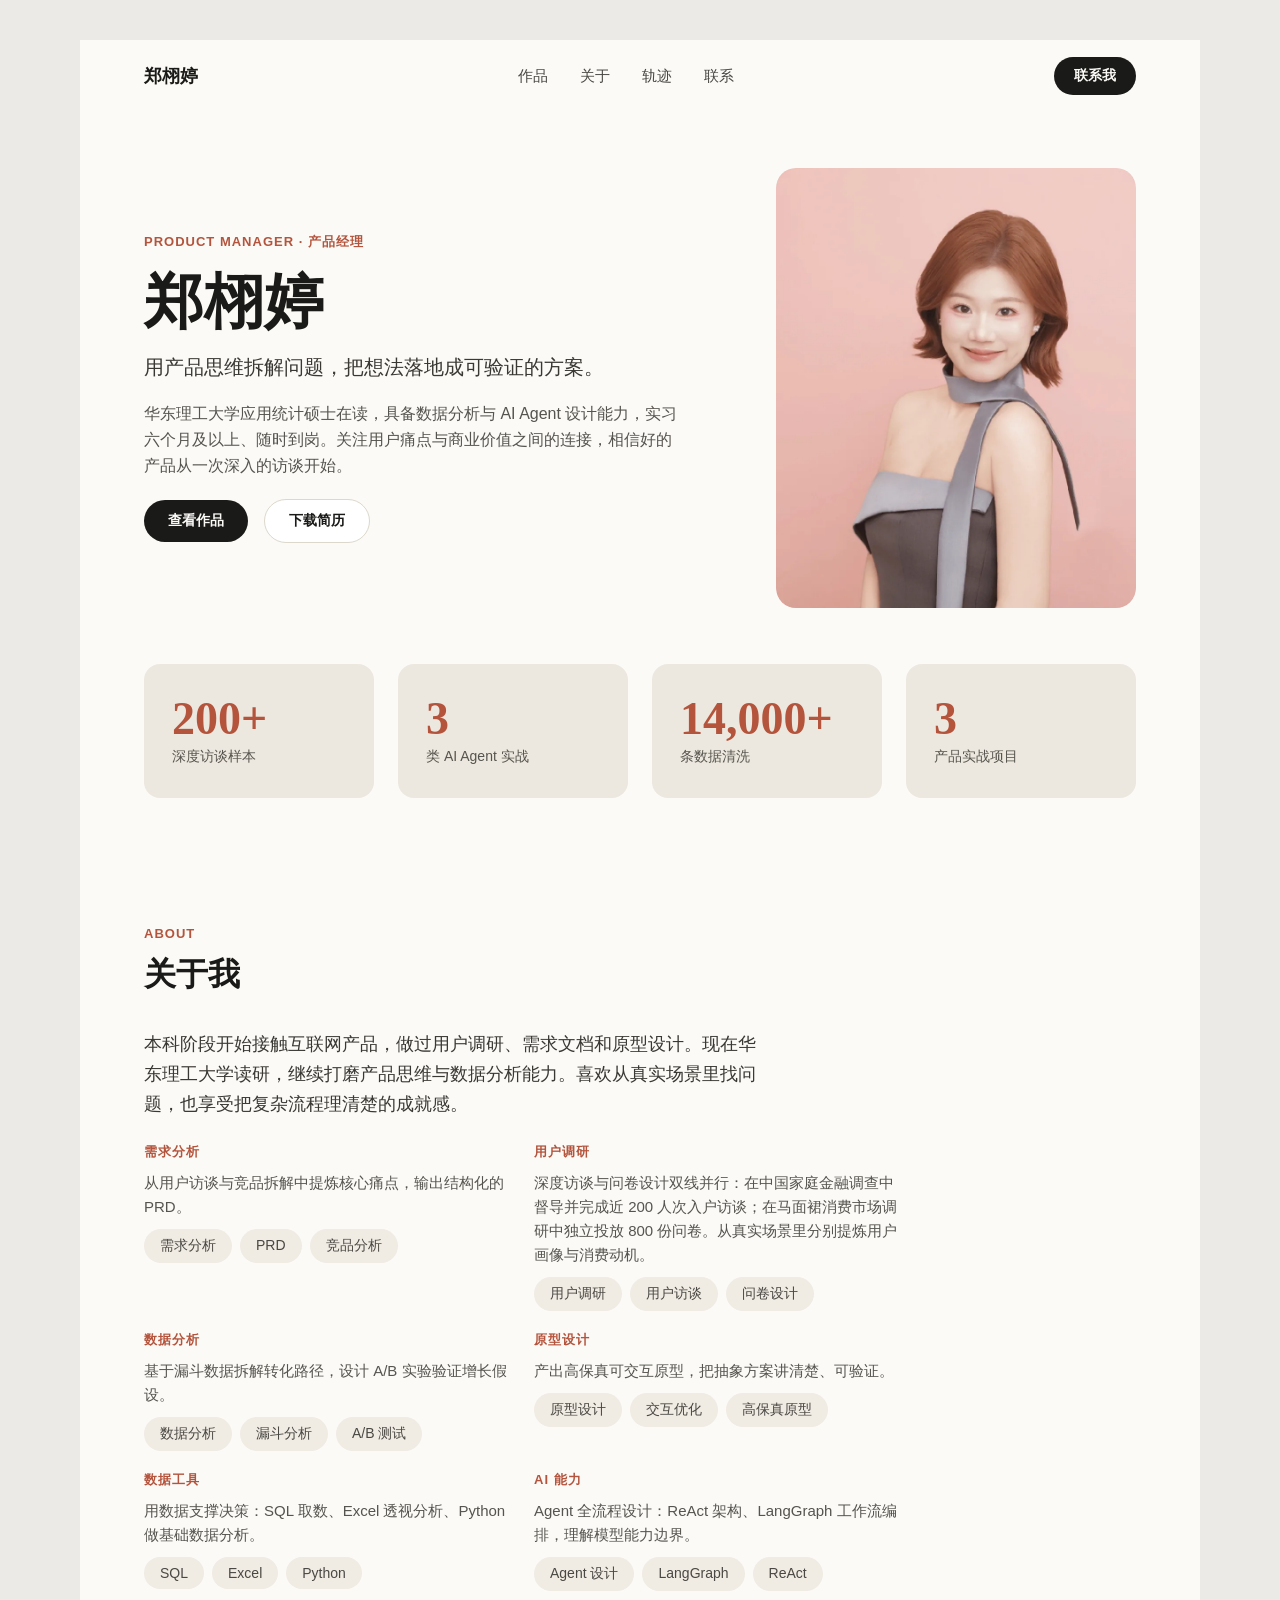
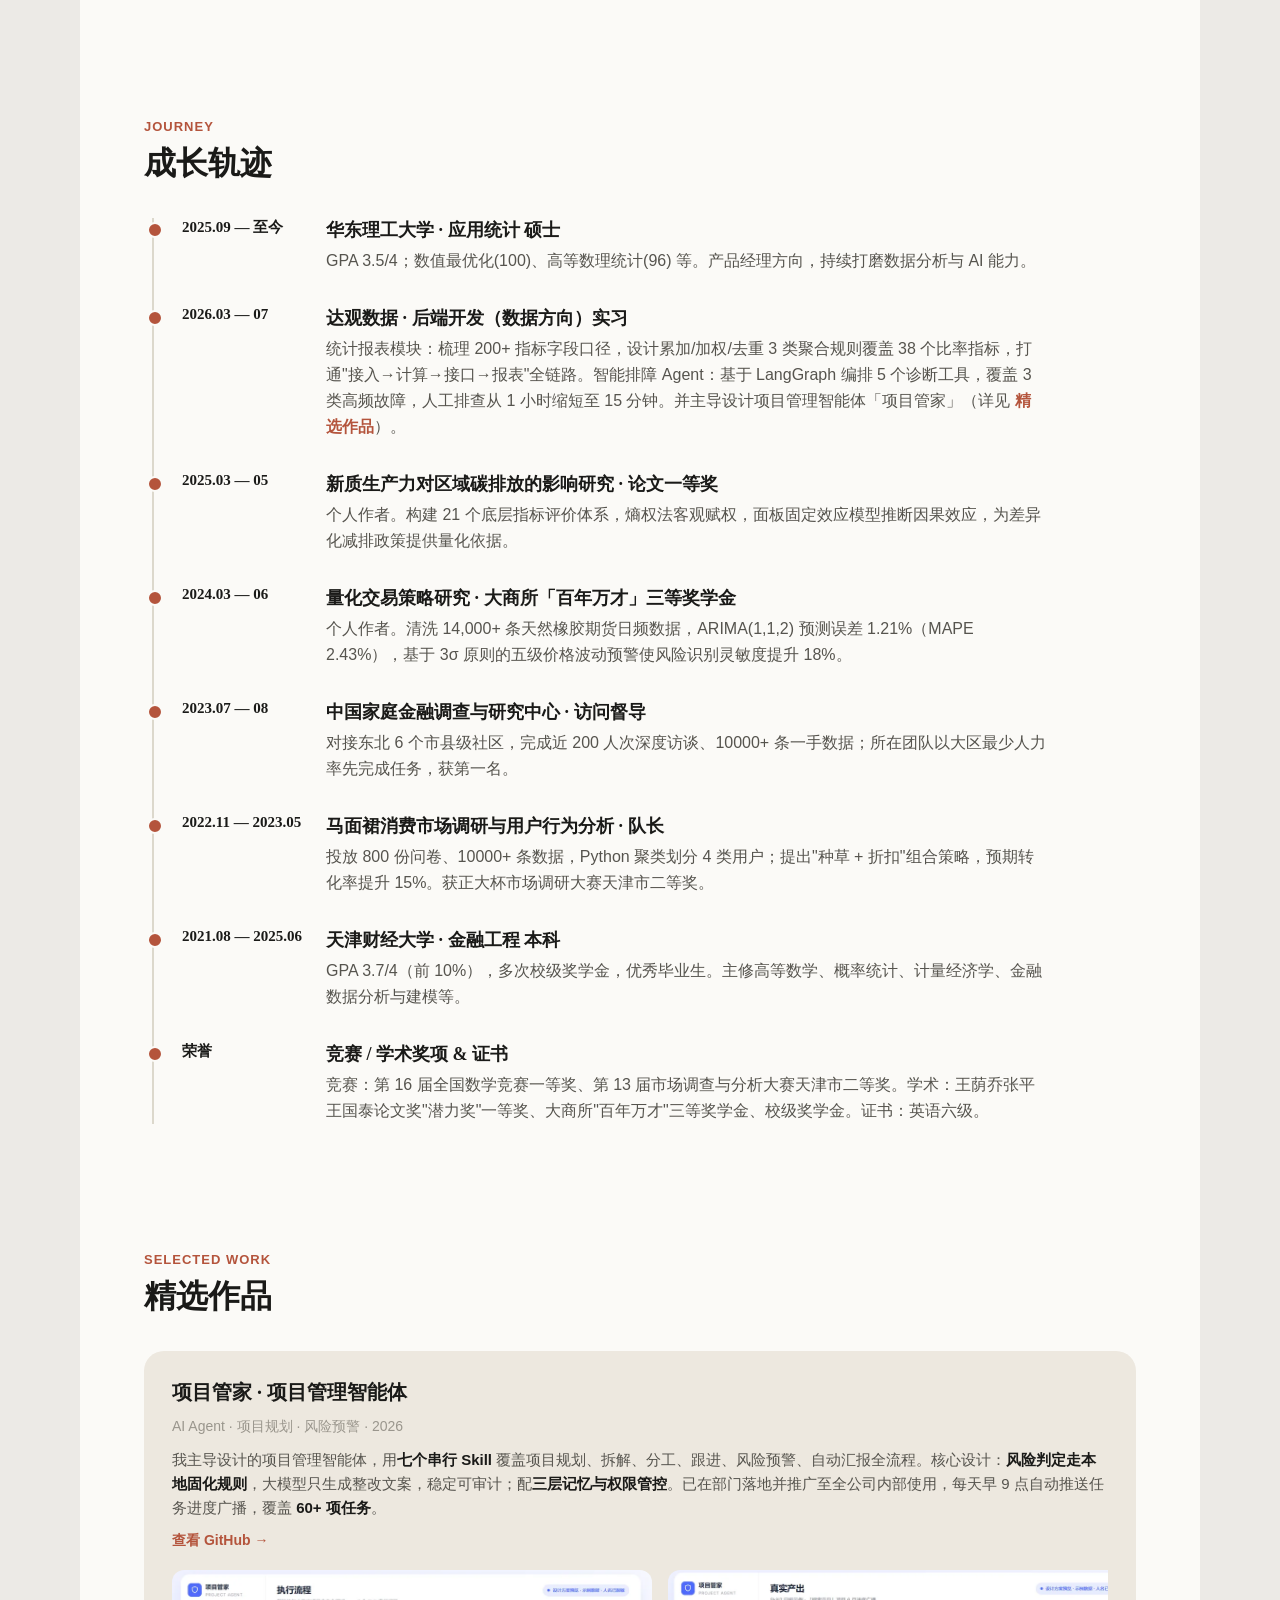
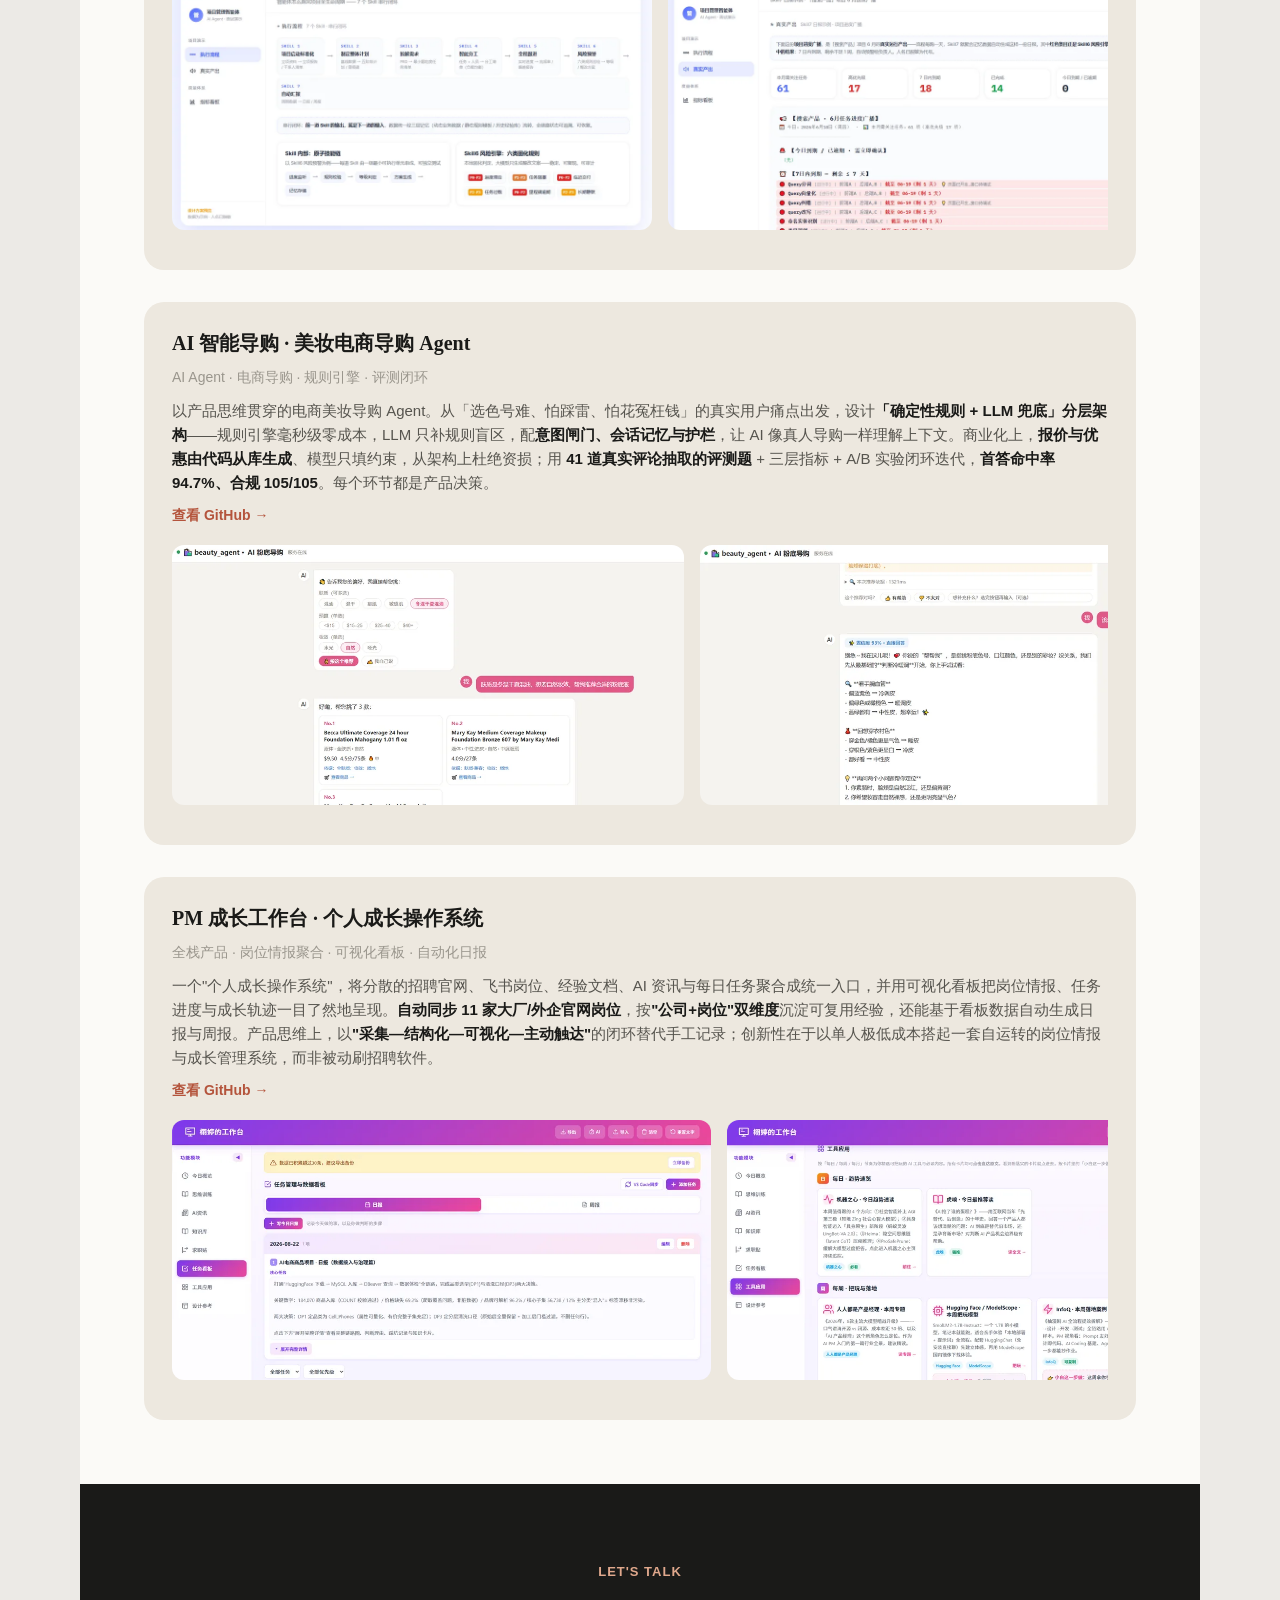
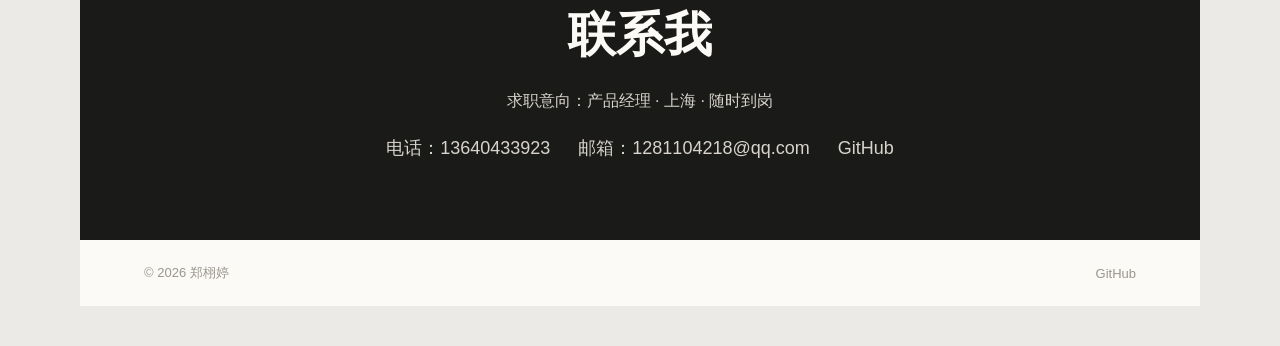
==== index-mobile.html @ 29bb728d "copy: 联系区标题「一起做点东西？」改为「联系我」" ====
<!DOCTYPE html>
<html lang="zh-CN">
<head>
<meta charset="UTF-8">
<meta name="viewport" content="width=device-width, initial-scale=1">
<title>郑栩婷 · 个人主页（桌面版）</title>
<link rel="preload" as="image" href="assets/images/3_140.webp">
<link rel="stylesheet" href="assets/fonts/fonts.css">
<style>
:root{
  --bg:#FBFAF7; --ink:#1A1A18; --ink-2:#3A3833; --muted:#6B6B66; --faint:#9A968D;
  --terracotta:#B4543C; --peach:#E0A88C; --tag:#F0EBE3; --line:#DCD8CC; --card:#EDE8DF;
  --muted:#56544E;
}
*{margin:0;padding:0;box-sizing:border-box;}
html{scroll-behavior:smooth;}
body{font-family:'Outfit',-apple-system,BlinkMacSystemFont,'Segoe UI','PingFang SC','Hiragino Sans GB','Microsoft YaHei',sans-serif;background:#ECEAE6;display:flex;justify-content:center;padding:40px 0;}
.page{width:100%;max-width:1120px;background:var(--bg);overflow:hidden;margin:0 auto;}
a{text-decoration:none;}

/* Nav */
.nav{height:72px;padding:0 64px;display:flex;align-items:center;justify-content:space-between;}
.brand{font-family:'Fraunces',Georgia,'Times New Roman','Songti SC','STSong','SimSun',serif;font-weight:600;font-size:18px;color:var(--ink);}
.nav-menu{display:flex;gap:32px;}
.nav-menu a{font-size:15px;color:#4A4843;}
.nav-menu a:hover{color:var(--ink);}
.nav-btn{background:var(--ink);color:var(--bg);padding:10px 20px;border-radius:999px;font-size:14px;font-weight:600;}

/* Hero */
.hero{display:flex;gap:48px;padding:56px 64px;align-items:center;justify-content:space-between;}
.hero-left{flex:1;display:flex;flex-direction:column;gap:20px;align-items:flex-start;}
.eyebrow{font-size:13px;font-weight:600;color:var(--terracotta);letter-spacing:1px;}
.hero-name{font-family:'Fraunces',Georgia,'Times New Roman','Songti SC','STSong','SimSun',serif;font-weight:700;font-size:60px;color:var(--ink);line-height:1.05;}
.hero-tagline{font-family:'Fraunces',Georgia,'Times New Roman','Songti SC','STSong','SimSun',serif;font-weight:400;font-size:20px;color:var(--ink-2);}
.hero-bio{font-size:16px;color:var(--muted);line-height:26px;max-width:540px;}
.hero-cta{display:flex;gap:16px;align-items:center;}
.cta-primary{background:var(--ink);color:var(--bg);padding:12px 24px;border-radius:999px;font-size:14px;font-weight:600;}
.cta-secondary{background:#FFFFFF;border:1px solid var(--line);color:var(--ink);padding:12px 24px;border-radius:999px;font-size:14px;font-weight:600;}
.hero-right{width:360px;height:440px;border-radius:20px;overflow:hidden;flex-shrink:0;}
.hero-right img{width:100%;height:100%;object-fit:cover;display:block;}

/* About */
.about{display:flex;flex-direction:column;gap:32px;padding:64px;}
.about-left{width:auto;display:flex;flex-direction:column;gap:12px;align-items:flex-start;}
.about-kicker{font-size:13px;font-weight:600;color:var(--terracotta);letter-spacing:1px;}
.about-title{font-family:'Fraunces',Georgia,'Times New Roman','Songti SC','STSong','SimSun',serif;font-weight:700;font-size:32px;color:var(--ink);}
.about-right{width:100%;max-width:760px;display:flex;flex-direction:column;gap:24px;align-items:flex-start;}
.about-text{font-size:18px;color:var(--ink-2);line-height:30px;font-weight:500;max-width:620px;}
.skills{display:flex;flex-wrap:wrap;gap:12px;}
.tag{background:var(--tag);color:#4A4843;padding:8px 16px;border-radius:999px;font-size:14px;font-weight:500;}

/* Work */
.work{padding:64px;display:flex;flex-direction:column;gap:32px;}
.work-header{display:flex;flex-direction:column;gap:8px;align-items:flex-start;}
.work-kicker{font-size:13px;font-weight:600;color:var(--terracotta);letter-spacing:1px;}
.work-title{font-family:'Fraunces',Georgia,'Times New Roman','Songti SC','STSong','SimSun',serif;font-weight:700;font-size:32px;color:var(--ink);}
.work-grid{display:flex;gap:24px;}
.proj{flex:1;display:flex;flex-direction:column;gap:16px;align-items:flex-start;}
.proj-cover{width:100%;height:240px;border-radius:16px;overflow:hidden;background:var(--card);}
.proj-cover img{width:100%;height:100%;object-fit:cover;display:block;}
.proj-title{font-family:'Fraunces',Georgia,'Times New Roman','Songti SC','STSong','SimSun',serif;font-weight:700;font-size:20px;color:var(--ink);}
.proj-meta{font-size:14px;color:var(--faint);}
.proj-desc{font-size:15px;color:var(--muted);line-height:24px;}
.proj-desc strong{color:var(--ink);font-weight:600;}

/* Featured project card */
.proj-featured{width:100%;display:flex;flex-direction:column;gap:20px;background:var(--card);border-radius:20px;padding:28px;}
.proj-featured-top{display:flex;gap:32px;align-items:flex-start;}
.proj-featured-info{flex:1;display:flex;flex-direction:column;gap:12px;align-items:flex-start;}
.proj-link{font-size:14px;color:var(--terracotta);font-weight:600;}
.proj-link:hover{text-decoration:underline;}
.proj-gallery{display:flex;gap:16px;overflow-x:auto;scroll-snap-type:x mandatory;padding-bottom:12px;}
.proj-gallery img{height:260px;flex:0 0 auto;scroll-snap-align:start;border-radius:12px;background:#E6E2DA;object-fit:cover;cursor:zoom-in;}
.proj-gallery::-webkit-scrollbar{height:6px;}
.proj-gallery::-webkit-scrollbar-thumb{background:var(--faint);border-radius:3px;}

/* Contact */
.contact{background:var(--ink);padding:80px 64px;display:flex;flex-direction:column;gap:24px;align-items:center;}
.contact-kicker{font-size:13px;font-weight:600;color:var(--peach);letter-spacing:1px;}
.contact-title{font-family:'Fraunces',Georgia,'Times New Roman','Songti SC','STSong','SimSun',serif;font-weight:700;font-size:48px;color:var(--bg);}
.contact-items{display:flex;flex-wrap:wrap;justify-content:center;align-items:center;gap:28px;}
.contact-item{font-size:18px;color:#D8D4CC;text-decoration:none;transition:color .2s;}
.contact-item:hover{color:var(--peach);}
.contact-sub{font-size:16px;color:#D8D4CC;max-width:560px;text-align:center;}

/* Stats */
.stats{display:flex;gap:24px;padding:0 64px 64px;}
.stat{flex:1;background:var(--card);border-radius:16px;padding:32px 28px;display:flex;flex-direction:column;gap:6px;align-items:flex-start;}
.stat-num{font-family:'Fraunces',Georgia,'Times New Roman','Songti SC','STSong','SimSun',serif;font-weight:700;font-size:46px;color:var(--terracotta);line-height:1;}
.stat-label{font-size:14px;color:var(--muted);}

/* Skills matrix */
.skill-grid{display:grid;grid-template-columns:repeat(2,1fr);gap:20px;width:100%;}
.skill-col{display:flex;flex-direction:column;gap:10px;align-items:flex-start;}
.skill-cat{font-size:13px;font-weight:600;color:var(--terracotta);letter-spacing:1px;}
.skill-desc{font-size:15px;color:var(--muted);line-height:24px;}
.skill-tags{display:flex;flex-wrap:wrap;gap:8px;}

/* Timeline */
.timeline-sec{padding:64px;display:flex;flex-direction:column;gap:32px;}
.timeline{display:flex;flex-direction:column;border-left:2px solid var(--line);margin-left:8px;}
.tl-item{display:flex;gap:24px;padding:0 0 32px 28px;position:relative;}
.tl-item:last-child{padding-bottom:0;}
.tl-item::before{content:"";position:absolute;left:-7px;top:4px;width:12px;height:12px;border-radius:50%;background:var(--terracotta);border:2px solid var(--bg);}
.tl-year{font-family:'Fraunces',Georgia,'Times New Roman','Songti SC','STSong','SimSun',serif;font-weight:600;font-size:15px;color:var(--ink);min-width:120px;flex-shrink:0;}
.tl-body{display:flex;flex-direction:column;gap:6px;align-items:flex-start;}
.tl-h{font-family:'Fraunces',Georgia,'Times New Roman','Songti SC','STSong','SimSun',serif;font-weight:700;font-size:18px;color:var(--ink);}
.tl-d{font-size:16px;color:var(--muted);line-height:26px;max-width:720px;}
.tl-link{color:var(--terracotta);font-weight:600;}.tl-link:hover{text-decoration:underline;}

/* Footer */
.footer{display:flex;justify-content:space-between;align-items:center;padding:24px 64px;}
.footer span{font-size:13px;color:var(--faint);}

/* Lightbox 图片点击放大 */
.zoomable{cursor:zoom-in;transition:filter .2s;}
.zoomable:hover{filter:brightness(.97);}
.lightbox{position:fixed;inset:0;background:rgba(20,18,16,.92);display:none;align-items:center;justify-content:center;z-index:9999;padding:32px;opacity:0;transition:opacity .2s;}
.lightbox.open{display:flex;opacity:1;}
.lightbox img{max-width:92vw;max-height:86vh;object-fit:contain;border-radius:8px;box-shadow:0 24px 70px rgba(0,0,0,.55);background:#fff;}
.lb-close{position:absolute;top:18px;right:26px;width:44px;height:44px;border-radius:50%;border:none;background:rgba(255,255,255,.14);color:#fff;font-size:26px;line-height:1;cursor:pointer;transition:background .2s;}
.lb-close:hover{background:rgba(255,255,255,.28);}
.lb-nav{position:absolute;top:50%;transform:translateY(-50%);width:48px;height:48px;border-radius:50%;border:none;background:rgba(255,255,255,.14);color:#fff;font-size:30px;line-height:1;cursor:pointer;transition:background .2s;}
.lb-nav:hover{background:rgba(255,255,255,.28);}
.lb-prev{left:24px;}
.lb-next{right:24px;}
.lb-count{position:absolute;bottom:22px;left:50%;transform:translateX(-50%);color:#fff;font-size:14px;letter-spacing:1px;opacity:.85;}
@media(max-width:640px){.lb-prev{left:10px;}.lb-next{right:10px;}.lightbox{padding:16px;}}

/* ===== 移动端响应式（≤768px 单列自适应）===== */
@media (max-width: 768px){
  body{padding:0;}
  .page{border-radius:0;}
  .nav{height:auto;flex-wrap:wrap;gap:10px 16px;padding:14px 20px;}
  .nav-menu{gap:18px;}
  .nav-menu a{font-size:14px;}
  .nav-btn{font-size:13px;padding:9px 16px;}
  .hero{flex-direction:column;align-items:stretch;gap:26px;padding:36px 20px 30px;}
  .hero-name{font-size:40px;}
  .hero-tagline{font-size:18px;}
  .hero-bio{font-size:15px;max-width:100%;}
  .hero-right{width:100%;height:300px;}
  .stats{flex-wrap:wrap;gap:12px;padding:0 20px 40px;}
  .stat{flex:1 1 calc(50% - 6px);min-width:0;padding:22px 16px;}
  .stat-num{font-size:36px;}
  .stat-label{font-size:13px;}
  .about{padding:44px 20px;}
  .about-text{font-size:16px;max-width:100%;}
  .skill-grid{grid-template-columns:1fr;gap:16px;}
  .skill-desc{font-size:14px;}
  .work{padding:44px 20px;}
  .work-title{font-size:28px;}
  .proj-featured{padding:20px;border-radius:16px;}
  .proj-featured-top{flex-direction:column;gap:14px;}
  .proj-gallery img{height:200px;}
  .proj-desc{font-size:14px;}
  .timeline-sec{padding:44px 20px;}
  .tl-item{flex-direction:column;gap:6px;padding:0 0 28px 22px;}
  .tl-year{min-width:0;}
  .tl-d{font-size:15px;max-width:100%;}
  .contact{padding:52px 20px;}
  .contact-title{font-size:34px;}
  .contact-item{font-size:16px;}
  .footer{flex-direction:column;gap:8px;padding:20px;text-align:center;}
}
</style>
</head>
<body>
<div class="page">

  <!-- Nav -->
  <nav class="nav">
    <div class="brand">郑栩婷</div>
    <div class="nav-menu">
      <a href="#work">作品</a>
      <a href="#about">关于</a>
      <a href="#journey">轨迹</a>
      <a href="#contact">联系</a>
    </div>
    <a class="nav-btn" href="#contact">联系我</a>
  </nav>

  <!-- Hero -->
  <section class="hero">
    <div class="hero-left">
      <div class="eyebrow">PRODUCT MANAGER · 产品经理</div>
      <h1 class="hero-name">郑栩婷</h1>
      <p class="hero-tagline">用产品思维拆解问题，把想法落地成可验证的方案。</p>
      <p class="hero-bio">华东理工大学应用统计硕士在读，具备数据分析与 AI Agent 设计能力，实习六个月及以上、随时到岗。关注用户痛点与商业价值之间的连接，相信好的产品从一次深入的访谈开始。</p>
      <div class="hero-cta">
        <a class="cta-primary" href="#work">查看作品</a>
        <a class="cta-secondary" href="assets/resume.pdf" download>下载简历</a>
      </div>
    </div>
    <div class="hero-right">
      <img class="zoomable" data-group="hero" fetchpriority="high" decoding="async" src="assets/images/3_140.webp" alt="郑栩婷">
    </div>
  </section>

  <!-- Stats -->
  <section class="stats">
    <div class="stat"><div class="stat-num">200+</div><div class="stat-label">深度访谈样本</div></div>
    <div class="stat"><div class="stat-num">3</div><div class="stat-label">类 AI Agent 实战</div></div>
    <div class="stat"><div class="stat-num">14,000+</div><div class="stat-label">条数据清洗</div></div>
    <div class="stat"><div class="stat-num">3</div><div class="stat-label">产品实战项目</div></div>
  </section>

  <!-- About -->
  <section class="about" id="about">
    <div class="about-left">
      <div class="about-kicker">ABOUT</div>
      <h2 class="about-title">关于我</h2>
    </div>
    <div class="about-right">
      <p class="about-text">本科阶段开始接触互联网产品，做过用户调研、需求文档和原型设计。现在华东理工大学读研，继续打磨产品思维与数据分析能力。喜欢从真实场景里找问题，也享受把复杂流程理清楚的成就感。</p>
      <div class="skill-grid">
        <div class="skill-col">
          <div class="skill-cat">需求分析</div>
          <p class="skill-desc">从用户访谈与竞品拆解中提炼核心痛点，输出结构化的 PRD。</p>
          <div class="skill-tags"><span class="tag">需求分析</span><span class="tag">PRD</span><span class="tag">竞品分析</span></div>
        </div>
        <div class="skill-col">
          <div class="skill-cat">用户调研</div>
          <p class="skill-desc">深度访谈与问卷设计双线并行：在中国家庭金融调查中督导并完成近 200 人次入户访谈；在马面裙消费市场调研中独立投放 800 份问卷。从真实场景里分别提炼用户画像与消费动机。</p>
          <div class="skill-tags"><span class="tag">用户调研</span><span class="tag">用户访谈</span><span class="tag">问卷设计</span></div>
        </div>
        <div class="skill-col">
          <div class="skill-cat">数据分析</div>
          <p class="skill-desc">基于漏斗数据拆解转化路径，设计 A/B 实验验证增长假设。</p>
          <div class="skill-tags"><span class="tag">数据分析</span><span class="tag">漏斗分析</span><span class="tag">A/B 测试</span></div>
        </div>
        <div class="skill-col">
          <div class="skill-cat">原型设计</div>
          <p class="skill-desc">产出高保真可交互原型，把抽象方案讲清楚、可验证。</p>
          <div class="skill-tags"><span class="tag">原型设计</span><span class="tag">交互优化</span><span class="tag">高保真原型</span></div>
        </div>
        <div class="skill-col">
          <div class="skill-cat">数据工具</div>
          <p class="skill-desc">用数据支撑决策：SQL 取数、Excel 透视分析、Python 做基础数据分析。</p>
          <div class="skill-tags"><span class="tag">SQL</span><span class="tag">Excel</span><span class="tag">Python</span></div>
        </div>
        <div class="skill-col">
          <div class="skill-cat">AI 能力</div>
          <p class="skill-desc">Agent 全流程设计：ReAct 架构、LangGraph 工作流编排，理解模型能力边界。</p>
          <div class="skill-tags"><span class="tag">Agent 设计</span><span class="tag">LangGraph</span><span class="tag">ReAct</span></div>
        </div>
      </div>
    </div>
  </section>

  <!-- Journey / Timeline -->
  <section class="timeline-sec" id="journey">
    <div class="work-header">
      <div class="work-kicker">JOURNEY</div>
      <h2 class="work-title">成长轨迹</h2>
    </div>
    <div class="timeline">
      <div class="tl-item">
        <div class="tl-year">2025.09 — 至今</div>
        <div class="tl-body">
          <div class="tl-h">华东理工大学 · 应用统计 硕士</div>
          <div class="tl-d">GPA 3.5/4；数值最优化(100)、高等数理统计(96) 等。产品经理方向，持续打磨数据分析与 AI 能力。</div>
        </div>
      </div>
      <div class="tl-item">
        <div class="tl-year">2026.03 — 07</div>
        <div class="tl-body">
          <div class="tl-h">达观数据 · 后端开发（数据方向）实习</div>
          <div class="tl-d">统计报表模块：梳理 200+ 指标字段口径，设计累加/加权/去重 3 类聚合规则覆盖 38 个比率指标，打通"接入→计算→接口→报表"全链路。智能排障 Agent：基于 LangGraph 编排 5 个诊断工具，覆盖 3 类高频故障，人工排查从 1 小时缩短至 15 分钟。并主导设计项目管理智能体「项目管家」（详见 <a class="tl-link" href="#work">精选作品</a>）。</div>
        </div>
      </div>
      <div class="tl-item">
        <div class="tl-year">2025.03 — 05</div>
        <div class="tl-body">
          <div class="tl-h">新质生产力对区域碳排放的影响研究 · 论文一等奖</div>
          <div class="tl-d">个人作者。构建 21 个底层指标评价体系，熵权法客观赋权，面板固定效应模型推断因果效应，为差异化减排政策提供量化依据。</div>
        </div>
      </div>
      <div class="tl-item">
        <div class="tl-year">2024.03 — 06</div>
        <div class="tl-body">
          <div class="tl-h">量化交易策略研究 · 大商所「百年万才」三等奖学金</div>
          <div class="tl-d">个人作者。清洗 14,000+ 条天然橡胶期货日频数据，ARIMA(1,1,2) 预测误差 1.21%（MAPE 2.43%），基于 3σ 原则的五级价格波动预警使风险识别灵敏度提升 18%。</div>
        </div>
      </div>
      <div class="tl-item">
        <div class="tl-year">2023.07 — 08</div>
        <div class="tl-body">
          <div class="tl-h">中国家庭金融调查与研究中心 · 访问督导</div>
          <div class="tl-d">对接东北 6 个市县级社区，完成近 200 人次深度访谈、10000+ 条一手数据；所在团队以大区最少人力率先完成任务，获第一名。</div>
        </div>
      </div>
      <div class="tl-item">
        <div class="tl-year">2022.11 — 2023.05</div>
        <div class="tl-body">
          <div class="tl-h">马面裙消费市场调研与用户行为分析 · 队长</div>
          <div class="tl-d">投放 800 份问卷、10000+ 条数据，Python 聚类划分 4 类用户；提出"种草 + 折扣"组合策略，预期转化率提升 15%。获正大杯市场调研大赛天津市二等奖。</div>
        </div>
      </div>
      <div class="tl-item">
        <div class="tl-year">2021.08 — 2025.06</div>
        <div class="tl-body">
          <div class="tl-h">天津财经大学 · 金融工程 本科</div>
          <div class="tl-d">GPA 3.7/4（前 10%），多次校级奖学金，优秀毕业生。主修高等数学、概率统计、计量经济学、金融数据分析与建模等。</div>
        </div>
      </div>
      <div class="tl-item">
        <div class="tl-year">荣誉</div>
        <div class="tl-body">
          <div class="tl-h">竞赛 / 学术奖项 & 证书</div>
          <div class="tl-d">竞赛：第 16 届全国数学竞赛一等奖、第 13 届市场调查与分析大赛天津市二等奖。学术：王荫乔张平王国泰论文奖"潜力奖"一等奖、大商所"百年万才"三等奖学金、校级奖学金。证书：英语六级。</div>
        </div>
      </div>
    </div>
  </section>

  <!-- Work -->
  <section class="work" id="work">
    <div class="work-header">
      <div class="work-kicker">SELECTED WORK</div>
      <h2 class="work-title">精选作品</h2>
    </div>

    <!-- Featured: 项目管家 -->
    <div class="proj-featured">
      <div class="proj-featured-top">
        <div class="proj-featured-info">
          <h3 class="proj-title">项目管家 · 项目管理智能体</h3>
          <div class="proj-meta">AI Agent · 项目规划 · 风险预警 · 2026</div>
          <p class="proj-desc">我主导设计的项目管理智能体，用<strong>七个串行 Skill</strong> 覆盖项目规划、拆解、分工、跟进、风险预警、自动汇报全流程。核心设计：<strong>风险判定走本地固化规则</strong>，大模型只生成整改文案，稳定可审计；配<strong>三层记忆与权限管控</strong>。已在部门落地并推广至全公司内部使用，每天早 9 点自动推送任务进度广播，覆盖 <strong>60+ 项任务</strong>。</p>
          <a class="proj-link" href="https://github.com/zxt1223/project-intelligent-agent" target="_blank" rel="noopener">查看 GitHub →</a>
        </div>
      </div>
      <div class="proj-gallery">
        <img class="zoomable" loading="lazy" decoding="async" data-group="pa" src="assets/images/pa-01-flow.webp" alt="执行流程：7 个 Skill 串行闭环">
        <img class="zoomable" loading="lazy" decoding="async" data-group="pa" src="assets/images/pa-02-output.webp" alt="真实产出：项目进度广播">
        <img class="zoomable" loading="lazy" decoding="async" data-group="pa" src="assets/images/pa-03-output-detail.webp" alt="真实产出：任务到期明细">
        <img class="zoomable" loading="lazy" decoding="async" data-group="pa" src="assets/images/pa-04-dashboard.webp" alt="指标看板：北极星与效率指标">
      </div>
    </div>

    <!-- Featured: AI 智能导购 -->
    <div class="proj-featured">
      <div class="proj-featured-top">
        <div class="proj-featured-info">
          <h3 class="proj-title">AI 智能导购 · 美妆电商导购 Agent</h3>
          <div class="proj-meta">AI Agent · 电商导购 · 规则引擎 · 评测闭环</div>
          <p class="proj-desc">以产品思维贯穿的电商美妆导购 Agent。从「选色号难、怕踩雷、怕花冤枉钱」的真实用户痛点出发，设计<strong>「确定性规则 + LLM 兜底」分层架构</strong>——规则引擎毫秒级零成本，LLM 只补规则盲区，配<strong>意图闸门、会话记忆与护栏</strong>，让 AI 像真人导购一样理解上下文。商业化上，<strong>报价与优惠由代码从库生成</strong>、模型只填约束，从架构上杜绝资损；用 <strong>41 道真实评论抽取的评测题</strong> + 三层指标 + A/B 实验闭环迭代，<strong>首答命中率 94.7%、合规 105/105</strong>。每个环节都是产品决策。</p>
          <!-- TODO: 补 GitHub 链接 -->
          <a class="proj-link" href="https://github.com/zxt1223/AI-beauty-agent" target="_blank" rel="noopener">查看 GitHub →</a>
        </div>
      </div>
      <div class="proj-gallery">
        <img class="zoomable" loading="lazy" decoding="async" data-group="ba" src="assets/images/ba-01-preference.webp" alt="偏好收集：肤质/预算/妆效">
        <img class="zoomable" loading="lazy" decoding="async" data-group="ba" src="assets/images/ba-02-shade.webp" alt="色号咨询：冷暖皮判断">
        <img class="zoomable" loading="lazy" decoding="async" data-group="ba" src="assets/images/ba-03-recommend.webp" alt="智能推荐：多轮对话后生成推荐">
      </div>
    </div>

    <!-- Featured: PM 成长工作台 -->
    <div class="proj-featured">
      <div class="proj-featured-top">
        <div class="proj-featured-info">
          <h3 class="proj-title">PM 成长工作台 · 个人成长操作系统</h3>
          <div class="proj-meta">全栈产品 · 岗位情报聚合 · 可视化看板 · 自动化日报</div>
          <p class="proj-desc">一个"个人成长操作系统"，将分散的招聘官网、飞书岗位、经验文档、AI 资讯与每日任务聚合成统一入口，并用可视化看板把岗位情报、任务进度与成长轨迹一目了然地呈现。<strong>自动同步 11 家大厂/外企官网岗位</strong>，按<strong>"公司+岗位"双维度</strong>沉淀可复用经验，还能基于看板数据自动生成日报与周报。产品思维上，以<strong>"采集—结构化—可视化—主动触达"</strong>的闭环替代手工记录；创新性在于以单人极低成本搭起一套自运转的岗位情报与成长管理系统，而非被动刷招聘软件。</p>
          <a class="proj-link" href="https://github.com/zxt1223/pm-growth-workspace" target="_blank" rel="noopener">查看 GitHub →</a>
        </div>
      </div>
      <div class="proj-gallery">
        <img class="zoomable" loading="lazy" decoding="async" data-group="pm" src="assets/images/pm-01-taskboard.webp" alt="任务管理与日报看板">
        <img class="zoomable" loading="lazy" decoding="async" data-group="pm" src="assets/images/pm-02-tools.webp" alt="工具应用与 AI 资讯聚合">
        <img class="zoomable" loading="lazy" decoding="async" data-group="pm" src="assets/images/pm-03-jobs.webp" alt="求职贴岗位情报聚合">
      </div>
    </div>

  </section>

  <!-- Contact -->
  <section class="contact" id="contact">
    <div class="contact-kicker">LET'S TALK</div>
    <h2 class="contact-title">联系我</h2>
    <p class="contact-sub">求职意向：产品经理 · 上海 · 随时到岗</p>
    <div class="contact-items">
      <a class="contact-item" href="tel:13640433923">电话：13640433923</a>
      <a class="contact-item" href="mailto:1281104218@qq.com">邮箱：1281104218@qq.com</a>
      <a class="contact-item" href="https://github.com/zxt1223?tab=repositories" target="_blank" rel="noopener">GitHub</a>
    </div>
  </section>

  <!-- Footer -->
  <footer class="footer">
    <span>© 2026 郑栩婷</span>
    <span>GitHub</span>
  </footer>

</div>
<script>
(function(){
  var imgs=Array.prototype.slice.call(document.querySelectorAll('img.zoomable'));
  if(!imgs.length)return;
  var lb=document.createElement('div');lb.className='lightbox';
  lb.innerHTML='<button class="lb-close" aria-label="关闭">&times;</button><button class="lb-nav lb-prev" aria-label="上一张">&#8249;</button><button class="lb-nav lb-next" aria-label="下一张">&#8250;</button><img alt=""><div class="lb-count"></div>';
  document.body.appendChild(lb);
  var lbImg=lb.querySelector('img'),lbCount=lb.querySelector('.lb-count'),group=[],idx=0;
  function render(){var g=group[idx];lbImg.src=g.src;lbImg.alt=g.alt;lbCount.textContent=group.length>1?(idx+1)+' / '+group.length:'';}
  function open(t){group=imgs.filter(function(im){return im.getAttribute('data-group')===t.getAttribute('data-group');});idx=group.indexOf(t);if(idx<0)idx=0;lb.classList.add('open');document.body.style.overflow='hidden';render();}
  function close(){lb.classList.remove('open');document.body.style.overflow='';}
  function prev(){idx=(idx-1+group.length)%group.length;render();}
  function next(){idx=(idx+1)%group.length;render();}
  imgs.forEach(function(im){im.addEventListener('click',function(e){e.stopPropagation();open(im);});});
  lb.querySelector('.lb-close').addEventListener('click',close);
  lb.querySelector('.lb-prev').addEventListener('click',function(e){e.stopPropagation();prev();});
  lb.querySelector('.lb-next').addEventListener('click',function(e){e.stopPropagation();next();});
  lb.addEventListener('click',function(e){if(e.target===lb)close();});
  document.addEventListener('keydown',function(e){if(!lb.classList.contains('open'))return;if(e.key==='Escape')close();if(e.key==='ArrowLeft')prev();if(e.key==='ArrowRight')next();});
})();
</script>
</body>
</html>
---- assets/fonts/fonts.css ----
/* Self-hosted fonts (latin subset only). Chinese glyphs fall back to system fonts. */
@font-face {
  font-family: 'Fraunces';
  font-style: normal;
  font-weight: 400;
  font-display: swap;
  src: url(assets/fonts/fraunces-400.woff2) format('woff2');
  unicode-range: U+0000-00FF, U+0131, U+0152-0153, U+02BB-02BC, U+02C6, U+02DA, U+02DC, U+0304, U+0308, U+0329, U+2000-206F, U+20AC, U+2122, U+2191, U+2193, U+2212, U+2215, U+FEFF, U+FFFD;
}
@font-face {
  font-family: 'Fraunces';
  font-style: normal;
  font-weight: 600;
  font-display: swap;
  src: url(assets/fonts/fraunces-600.woff2) format('woff2');
  unicode-range: U+0000-00FF, U+0131, U+0152-0153, U+02BB-02BC, U+02C6, U+02DA, U+02DC, U+0304, U+0308, U+0329, U+2000-206F, U+20AC, U+2122, U+2191, U+2193, U+2212, U+2215, U+FEFF, U+FFFD;
}
@font-face {
  font-family: 'Fraunces';
  font-style: normal;
  font-weight: 700;
  font-display: swap;
  src: url(assets/fonts/fraunces-700.woff2) format('woff2');
  unicode-range: U+0000-00FF, U+0131, U+0152-0153, U+02BB-02BC, U+02C6, U+02DA, U+02DC, U+0304, U+0308, U+0329, U+2000-206F, U+20AC, U+2122, U+2191, U+2193, U+2212, U+2215, U+FEFF, U+FFFD;
}
@font-face {
  font-family: 'Outfit';
  font-style: normal;
  font-weight: 400;
  font-display: swap;
  src: url(assets/fonts/outfit-400.woff2) format('woff2');
  unicode-range: U+0000-00FF, U+0131, U+0152-0153, U+02BB-02BC, U+02C6, U+02DA, U+02DC, U+0304, U+0308, U+0329, U+2000-206F, U+20AC, U+2122, U+2191, U+2193, U+2212, U+2215, U+FEFF, U+FFFD;
}
@font-face {
  font-family: 'Outfit';
  font-style: normal;
  font-weight: 500;
  font-display: swap;
  src: url(assets/fonts/outfit-500.woff2) format('woff2');
  unicode-range: U+0000-00FF, U+0131, U+0152-0153, U+02BB-02BC, U+02C6, U+02DA, U+02DC, U+0304, U+0308, U+0329, U+2000-206F, U+20AC, U+2122, U+2191, U+2193, U+2212, U+2215, U+FEFF, U+FFFD;
}
@font-face {
  font-family: 'Outfit';
  font-style: normal;
  font-weight: 600;
  font-display: swap;
  src: url(assets/fonts/outfit-600.woff2) format('woff2');
  unicode-range: U+0000-00FF, U+0131, U+0152-0153, U+02BB-02BC, U+02C6, U+02DA, U+02DC, U+0304, U+0308, U+0329, U+2000-206F, U+20AC, U+2122, U+2191, U+2193, U+2212, U+2215, U+FEFF, U+FFFD;
}
@font-face {
  font-family: 'Outfit';
  font-style: normal;
  font-weight: 700;
  font-display: swap;
  src: url(assets/fonts/outfit-700.woff2) format('woff2');
  unicode-range: U+0000-00FF, U+0131, U+0152-0153, U+02BB-02BC, U+02C6, U+02DA, U+02DC, U+0304, U+0308, U+0329, U+2000-206F, U+20AC, U+2122, U+2191, U+2193, U+2212, U+2215, U+FEFF, U+FFFD;
}
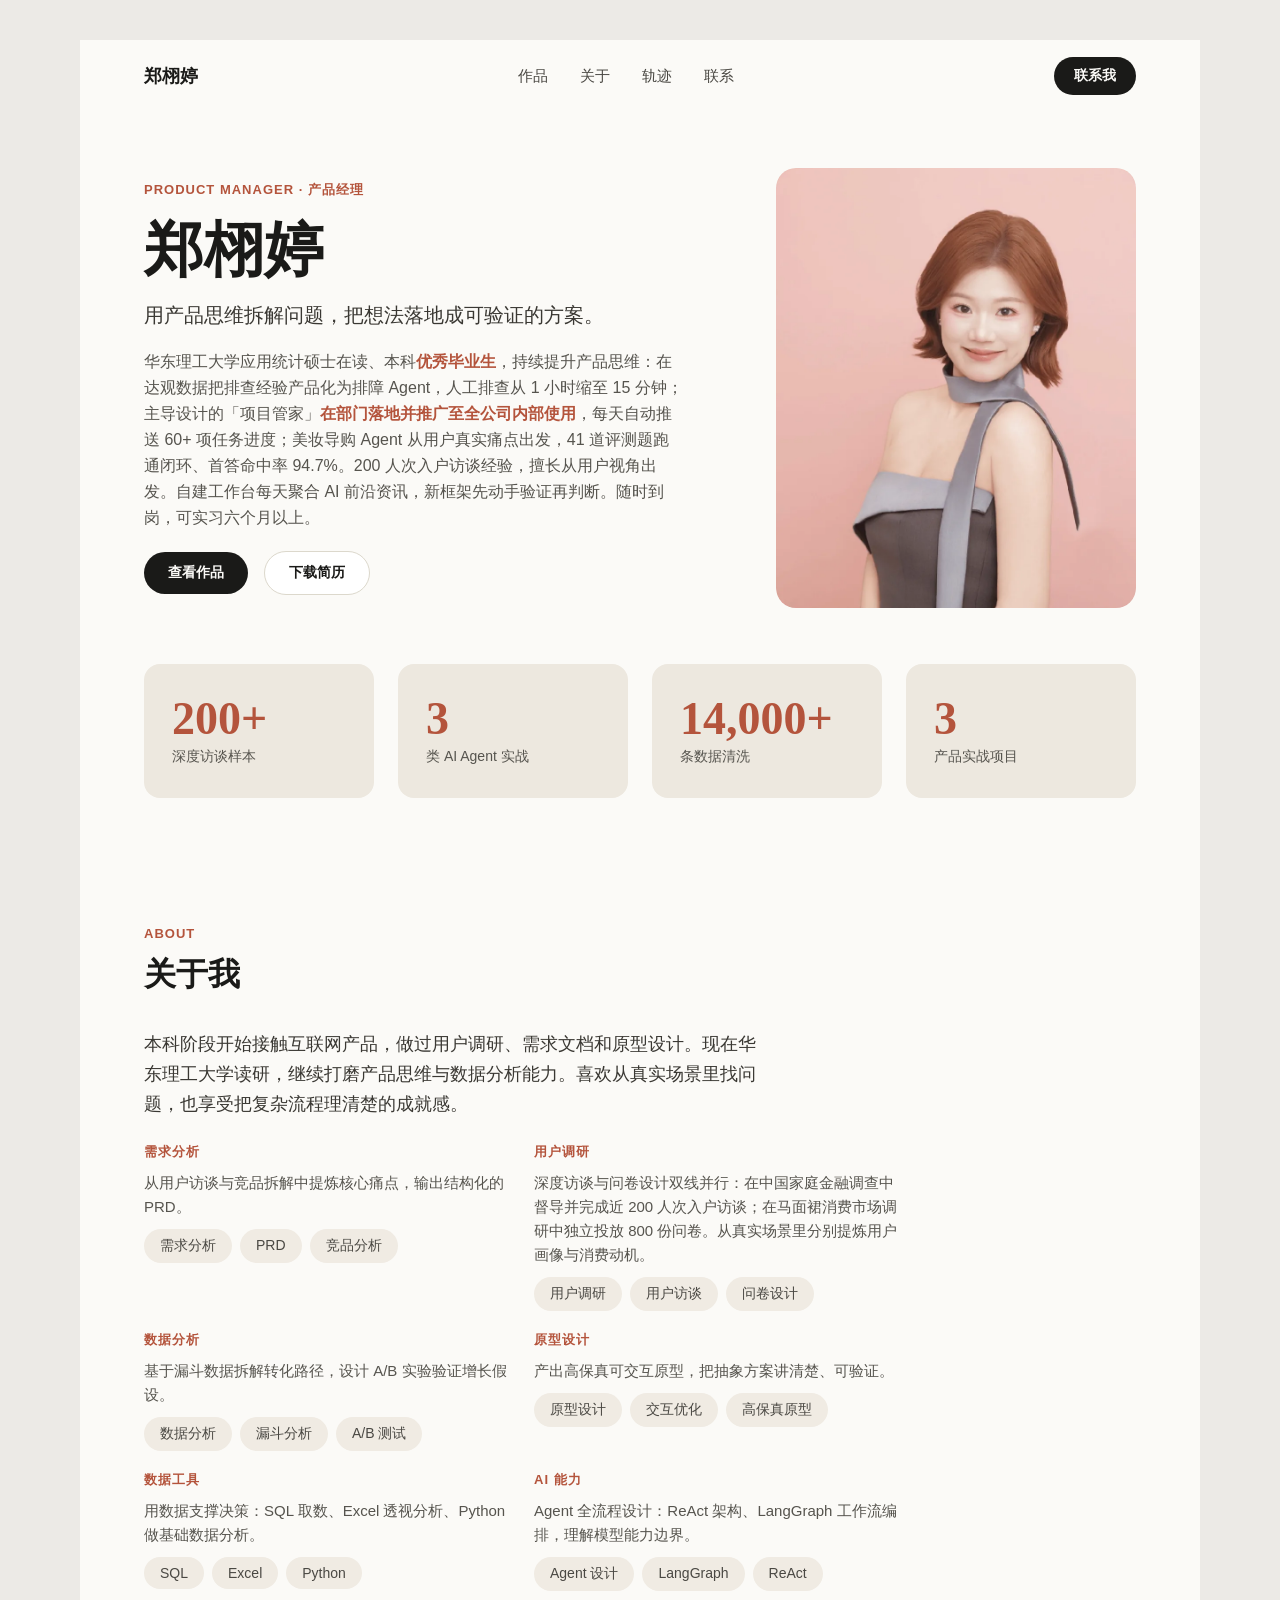
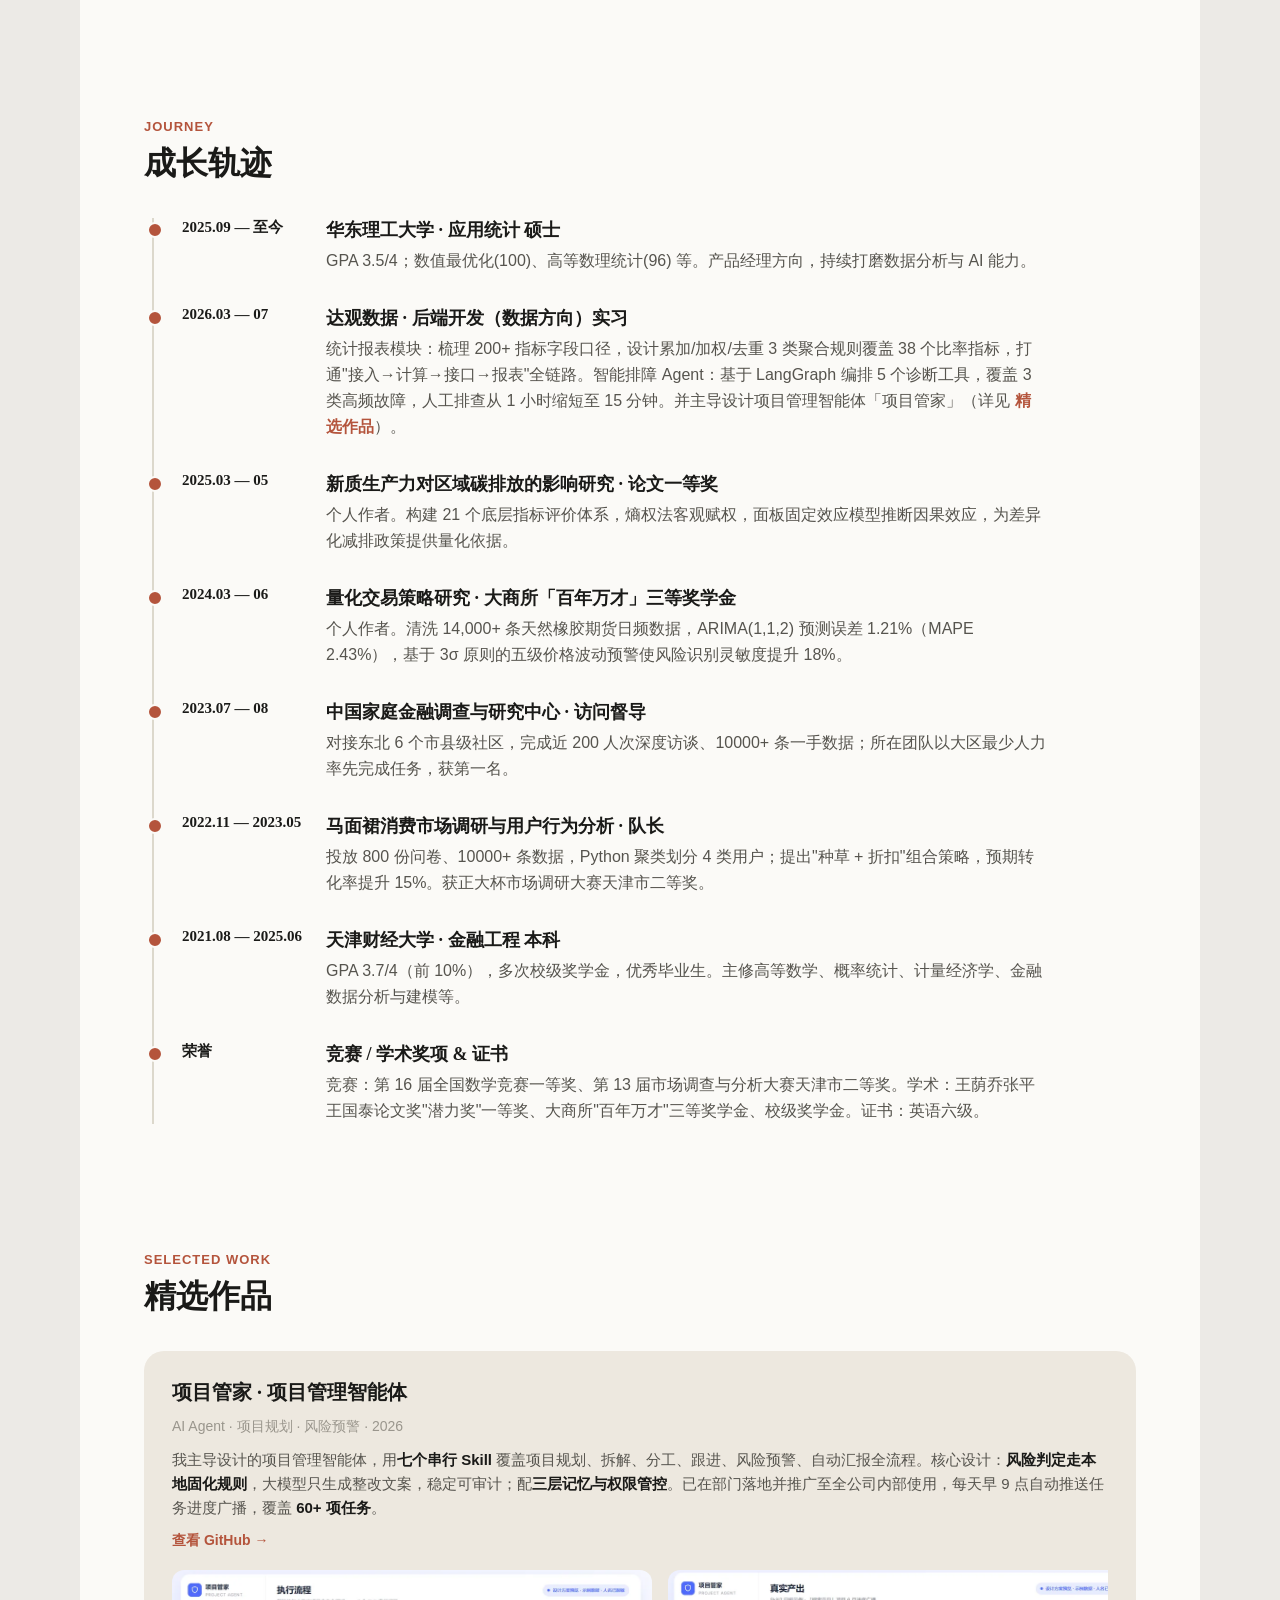
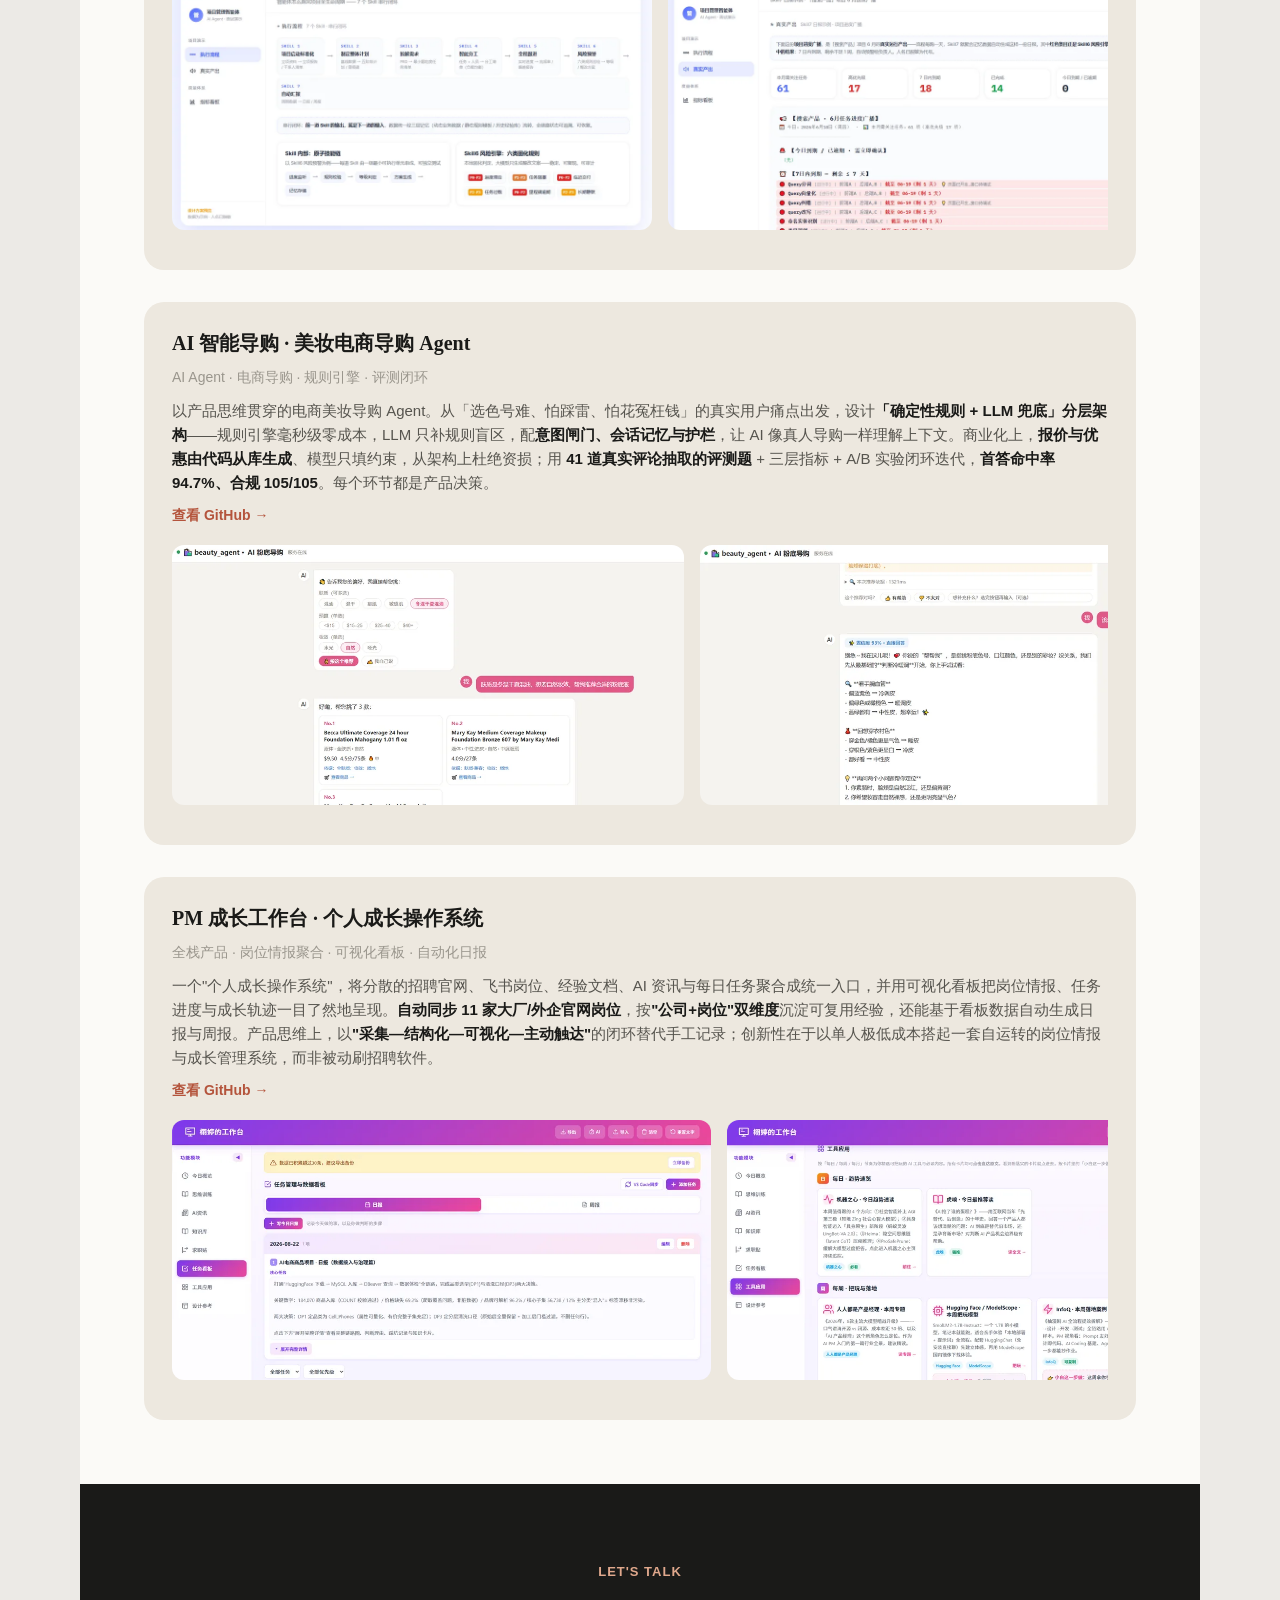
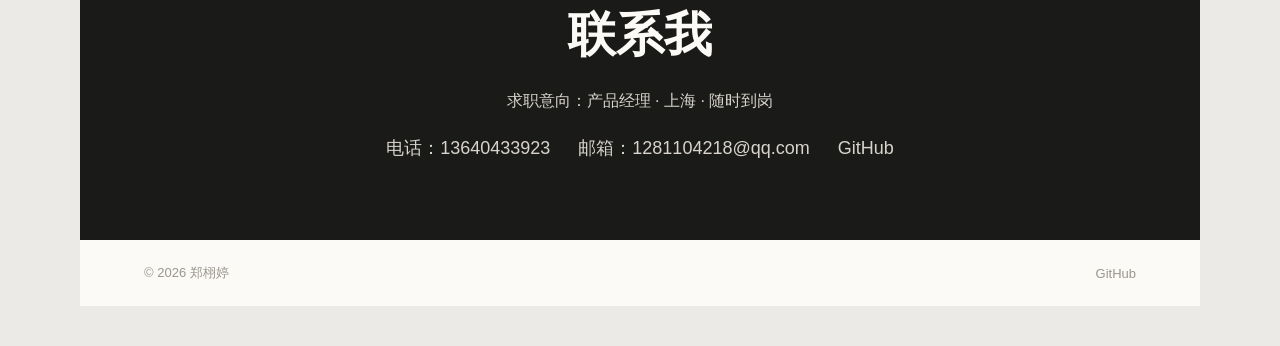
==== commit 2bf13249: "copy(hero): 前言改版凸显产品思维与落地能力，高亮优秀毕业生与全公司推广" ====
--- a/index-mobile.html
+++ b/index-mobile.html
@@ -33,6 +33,7 @@
 .hero-name{font-family:'Fraunces',Georgia,'Times New Roman','Songti SC','STSong','SimSun',serif;font-weight:700;font-size:60px;color:var(--ink);line-height:1.05;}
 .hero-tagline{font-family:'Fraunces',Georgia,'Times New Roman','Songti SC','STSong','SimSun',serif;font-weight:400;font-size:20px;color:var(--ink-2);}
 .hero-bio{font-size:16px;color:var(--muted);line-height:26px;max-width:540px;}
+.hero-bio strong{color:var(--terracotta);font-weight:600;}
 .hero-cta{display:flex;gap:16px;align-items:center;}
 .cta-primary{background:var(--ink);color:var(--bg);padding:12px 24px;border-radius:999px;font-size:14px;font-weight:600;}
 .cta-secondary{background:#FFFFFF;border:1px solid var(--line);color:var(--ink);padding:12px 24px;border-radius:999px;font-size:14px;font-weight:600;}
@@ -186,7 +187,7 @@
       <div class="eyebrow">PRODUCT MANAGER · 产品经理</div>
       <h1 class="hero-name">郑栩婷</h1>
       <p class="hero-tagline">用产品思维拆解问题，把想法落地成可验证的方案。</p>
-      <p class="hero-bio">华东理工大学应用统计硕士在读，具备数据分析与 AI Agent 设计能力，实习六个月及以上、随时到岗。关注用户痛点与商业价值之间的连接，相信好的产品从一次深入的访谈开始。</p>
+      <p class="hero-bio">华东理工大学应用统计硕士在读、本科<strong>优秀毕业生</strong>，持续提升产品思维：在达观数据把排查经验产品化为排障 Agent，人工排查从 1 小时缩至 15 分钟；主导设计的「项目管家」<strong>在部门落地并推广至全公司内部使用</strong>，每天自动推送 60+ 项任务进度；美妆导购 Agent 从用户真实痛点出发，41 道评测题跑通闭环、首答命中率 94.7%。200 人次入户访谈经验，擅长从用户视角出发。自建工作台每天聚合 AI 前沿资讯，新框架先动手验证再判断。随时到岗，可实习六个月以上。</p>
       <div class="hero-cta">
         <a class="cta-primary" href="#work">查看作品</a>
         <a class="cta-secondary" href="assets/resume.pdf" download>下载简历</a>
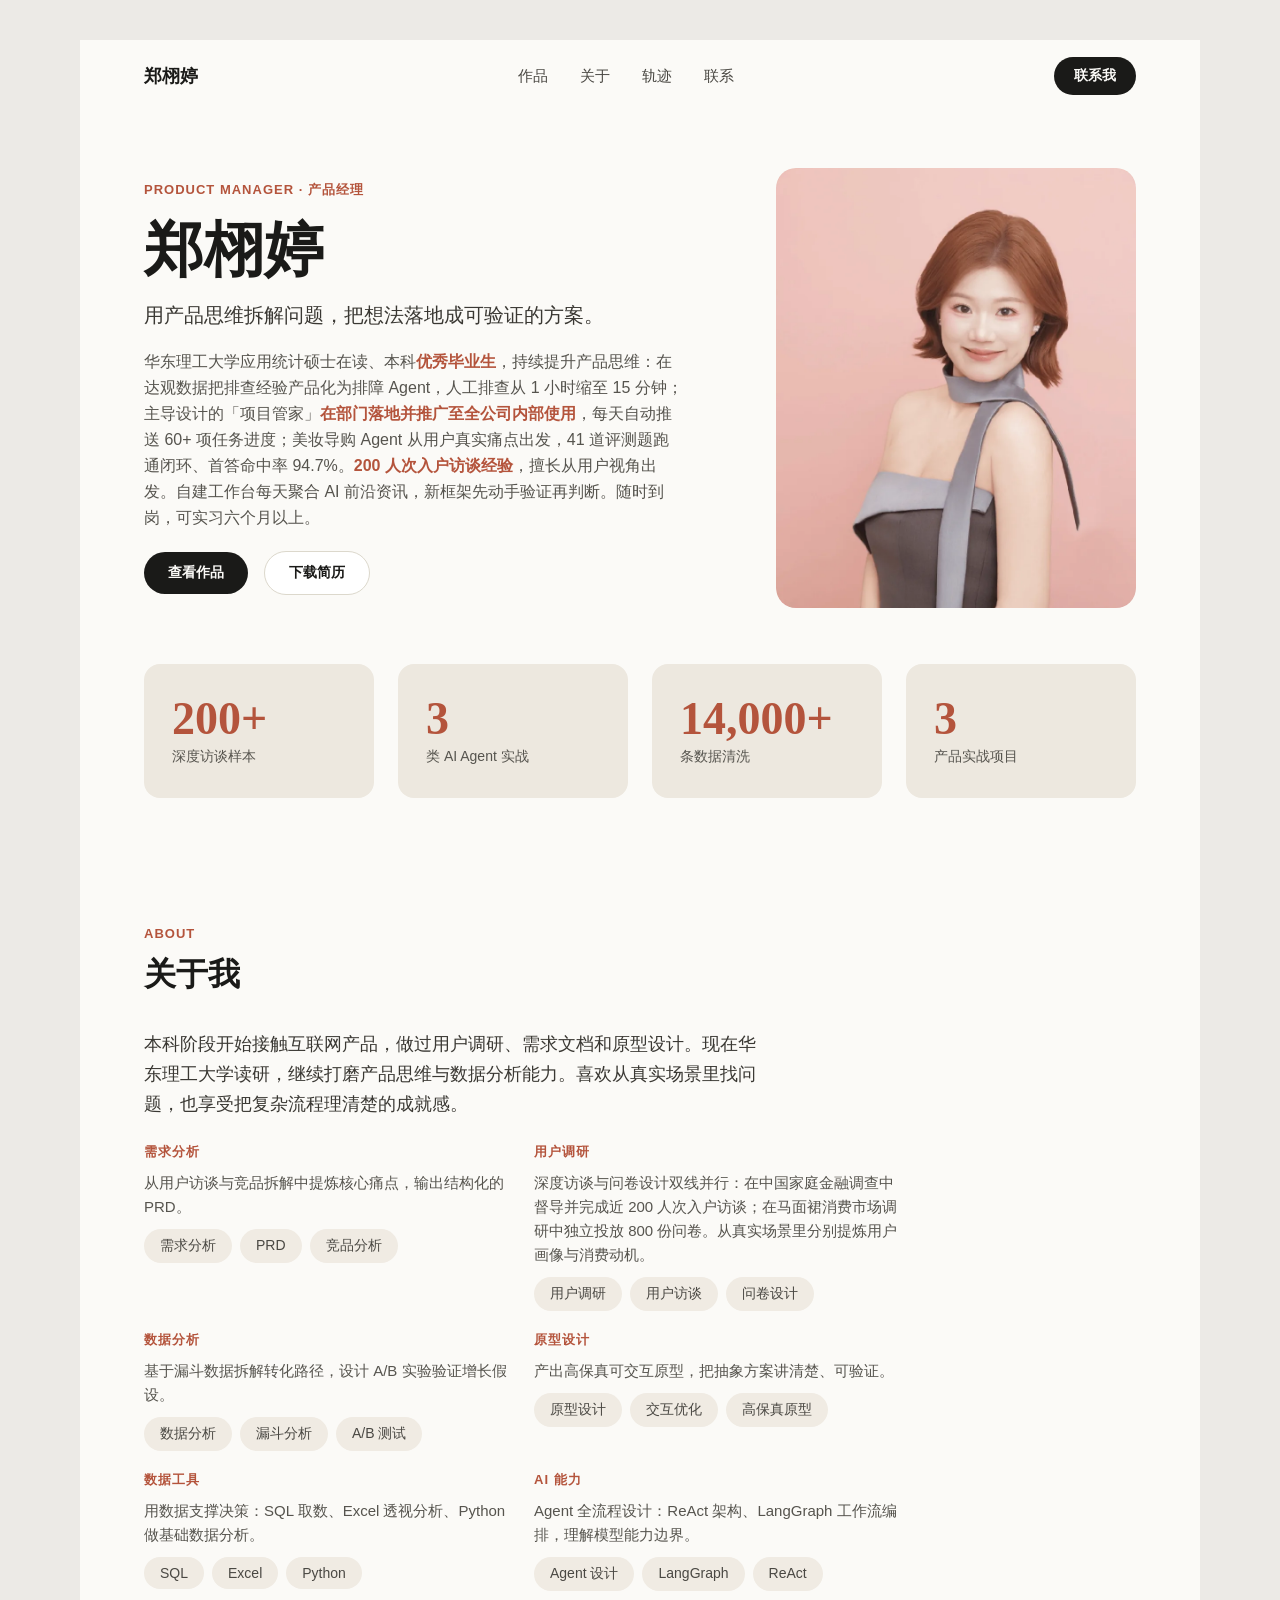
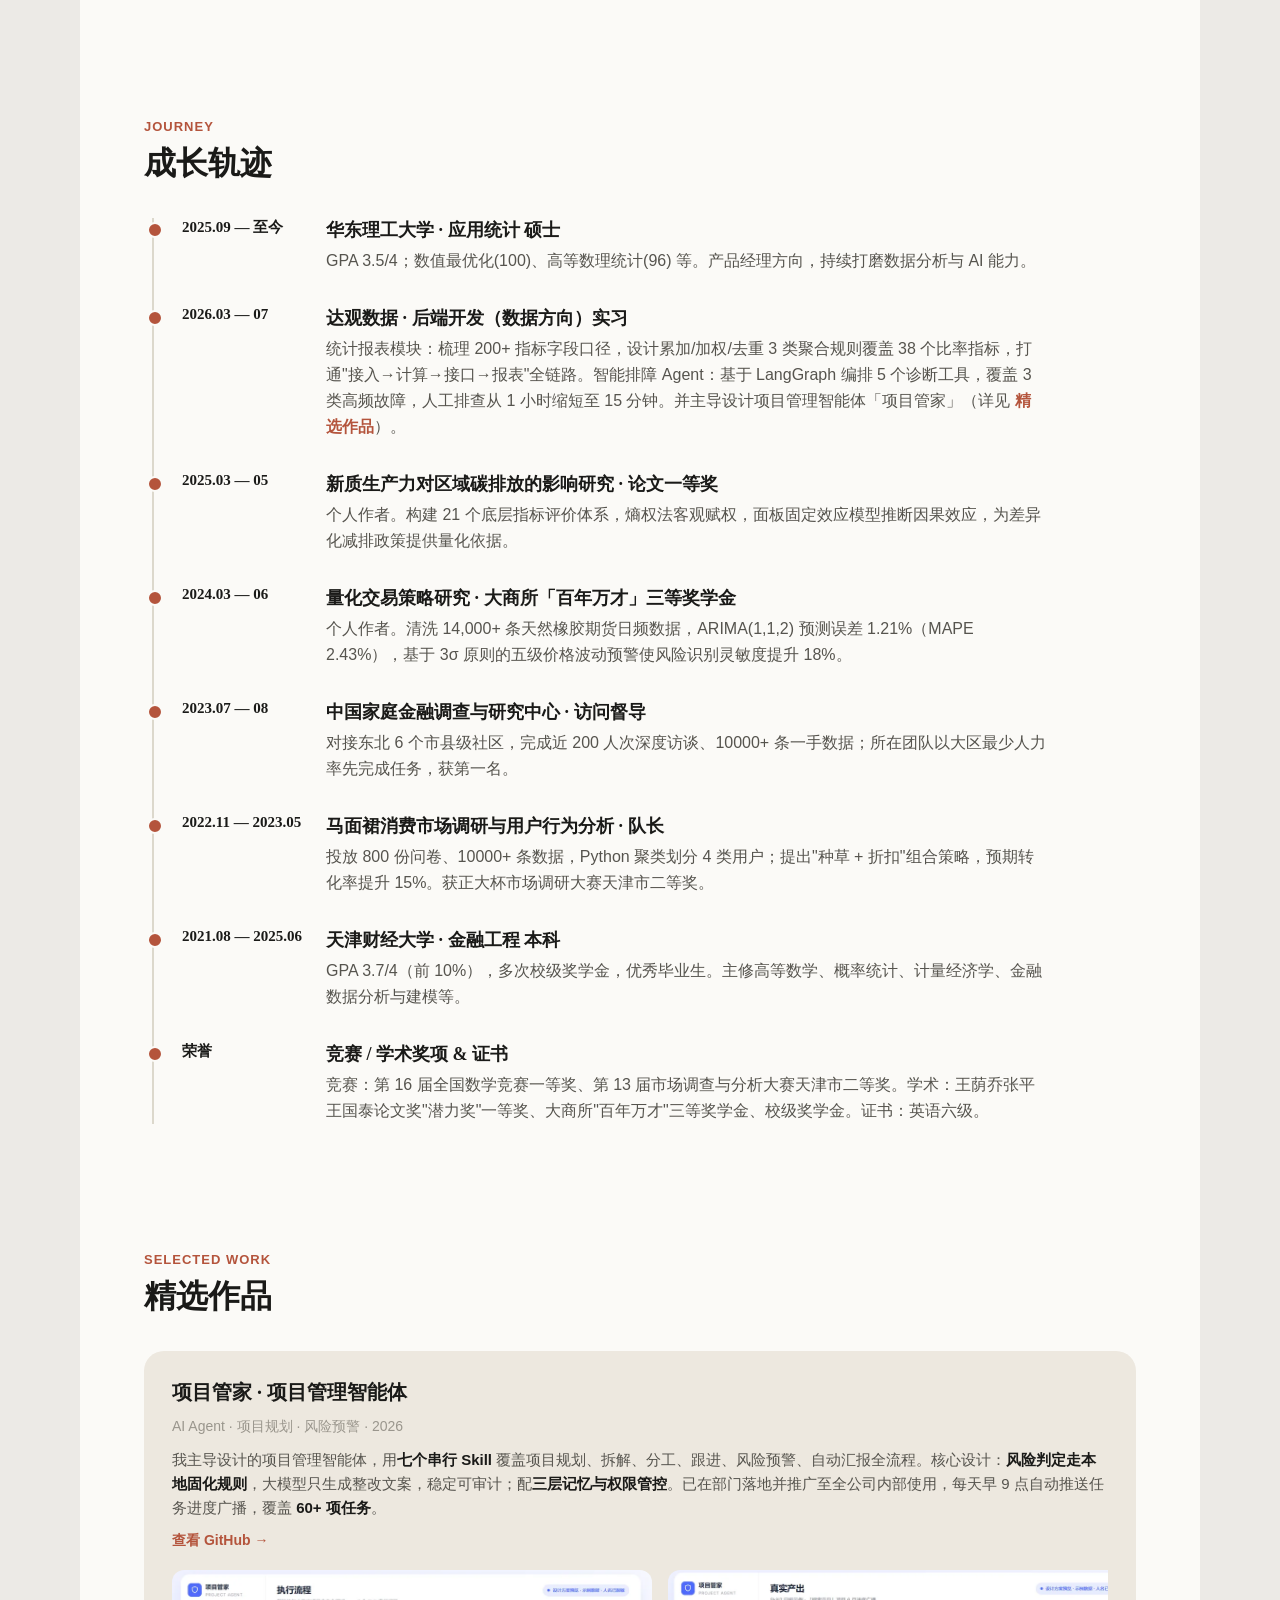
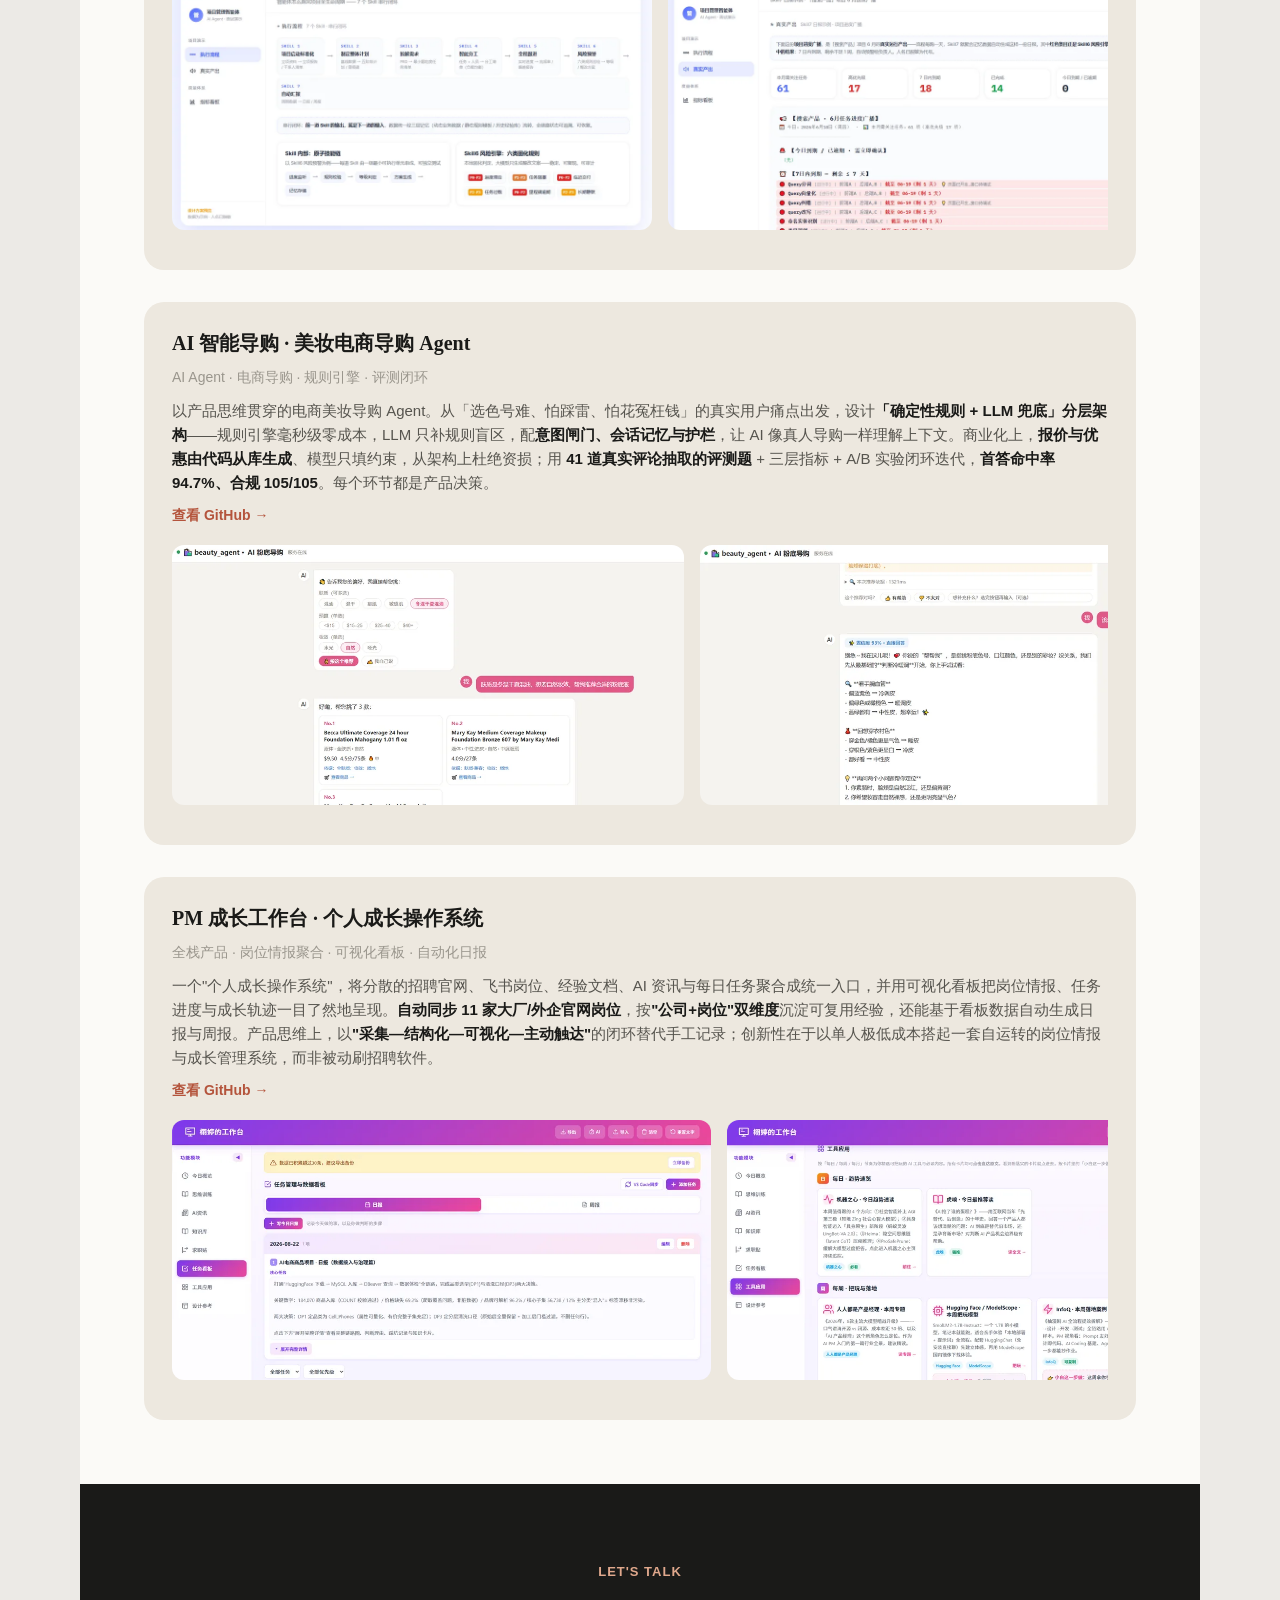
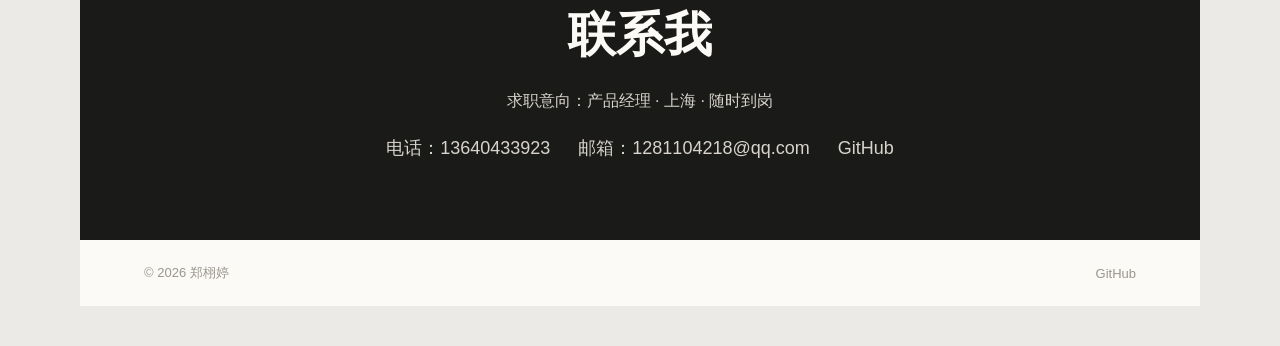
==== commit af442d07: "copy(hero): 「200 人次入户访谈经验」也加入高亮" ====
--- a/index-mobile.html
+++ b/index-mobile.html
@@ -187,7 +187,7 @@
       <div class="eyebrow">PRODUCT MANAGER · 产品经理</div>
       <h1 class="hero-name">郑栩婷</h1>
       <p class="hero-tagline">用产品思维拆解问题，把想法落地成可验证的方案。</p>
-      <p class="hero-bio">华东理工大学应用统计硕士在读、本科<strong>优秀毕业生</strong>，持续提升产品思维：在达观数据把排查经验产品化为排障 Agent，人工排查从 1 小时缩至 15 分钟；主导设计的「项目管家」<strong>在部门落地并推广至全公司内部使用</strong>，每天自动推送 60+ 项任务进度；美妆导购 Agent 从用户真实痛点出发，41 道评测题跑通闭环、首答命中率 94.7%。200 人次入户访谈经验，擅长从用户视角出发。自建工作台每天聚合 AI 前沿资讯，新框架先动手验证再判断。随时到岗，可实习六个月以上。</p>
+      <p class="hero-bio">华东理工大学应用统计硕士在读、本科<strong>优秀毕业生</strong>，持续提升产品思维：在达观数据把排查经验产品化为排障 Agent，人工排查从 1 小时缩至 15 分钟；主导设计的「项目管家」<strong>在部门落地并推广至全公司内部使用</strong>，每天自动推送 60+ 项任务进度；美妆导购 Agent 从用户真实痛点出发，41 道评测题跑通闭环、首答命中率 94.7%。<strong>200 人次入户访谈经验</strong>，擅长从用户视角出发。自建工作台每天聚合 AI 前沿资讯，新框架先动手验证再判断。随时到岗，可实习六个月以上。</p>
       <div class="hero-cta">
         <a class="cta-primary" href="#work">查看作品</a>
         <a class="cta-secondary" href="assets/resume.pdf" download>下载简历</a>
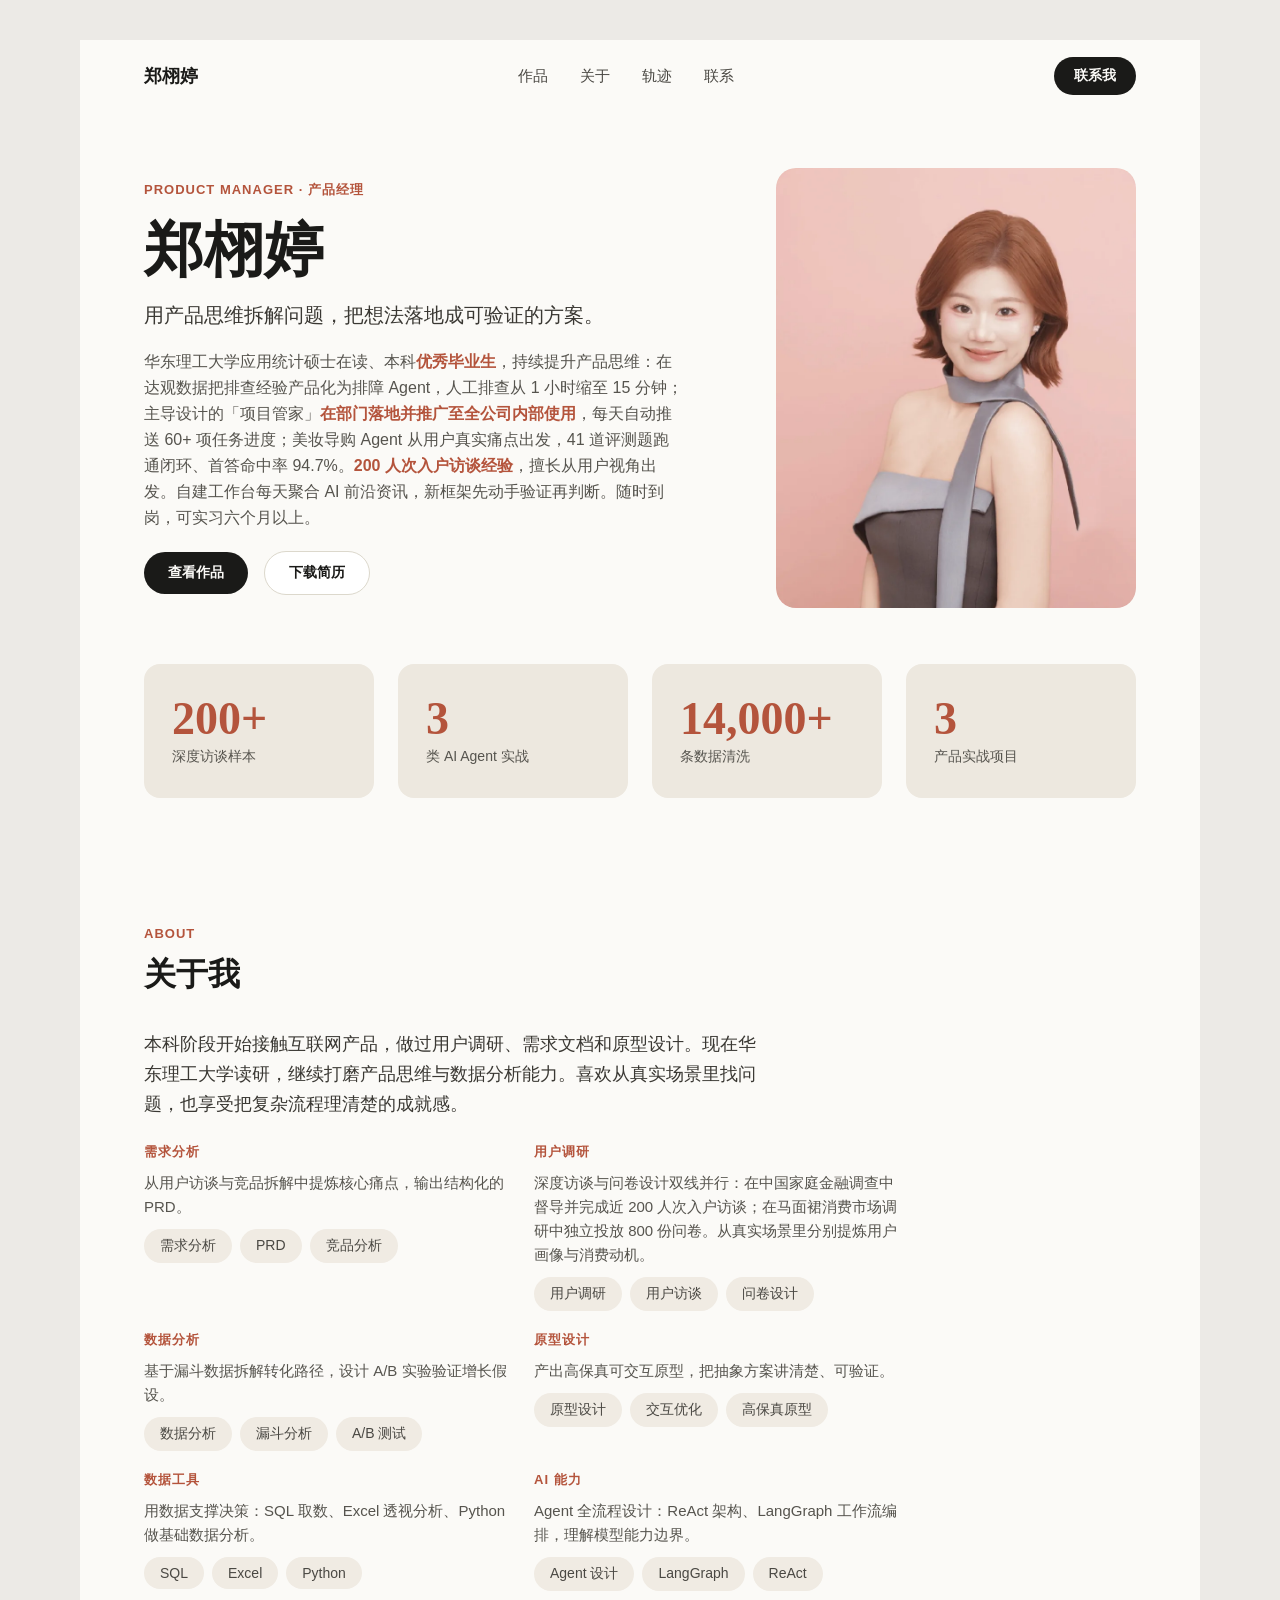
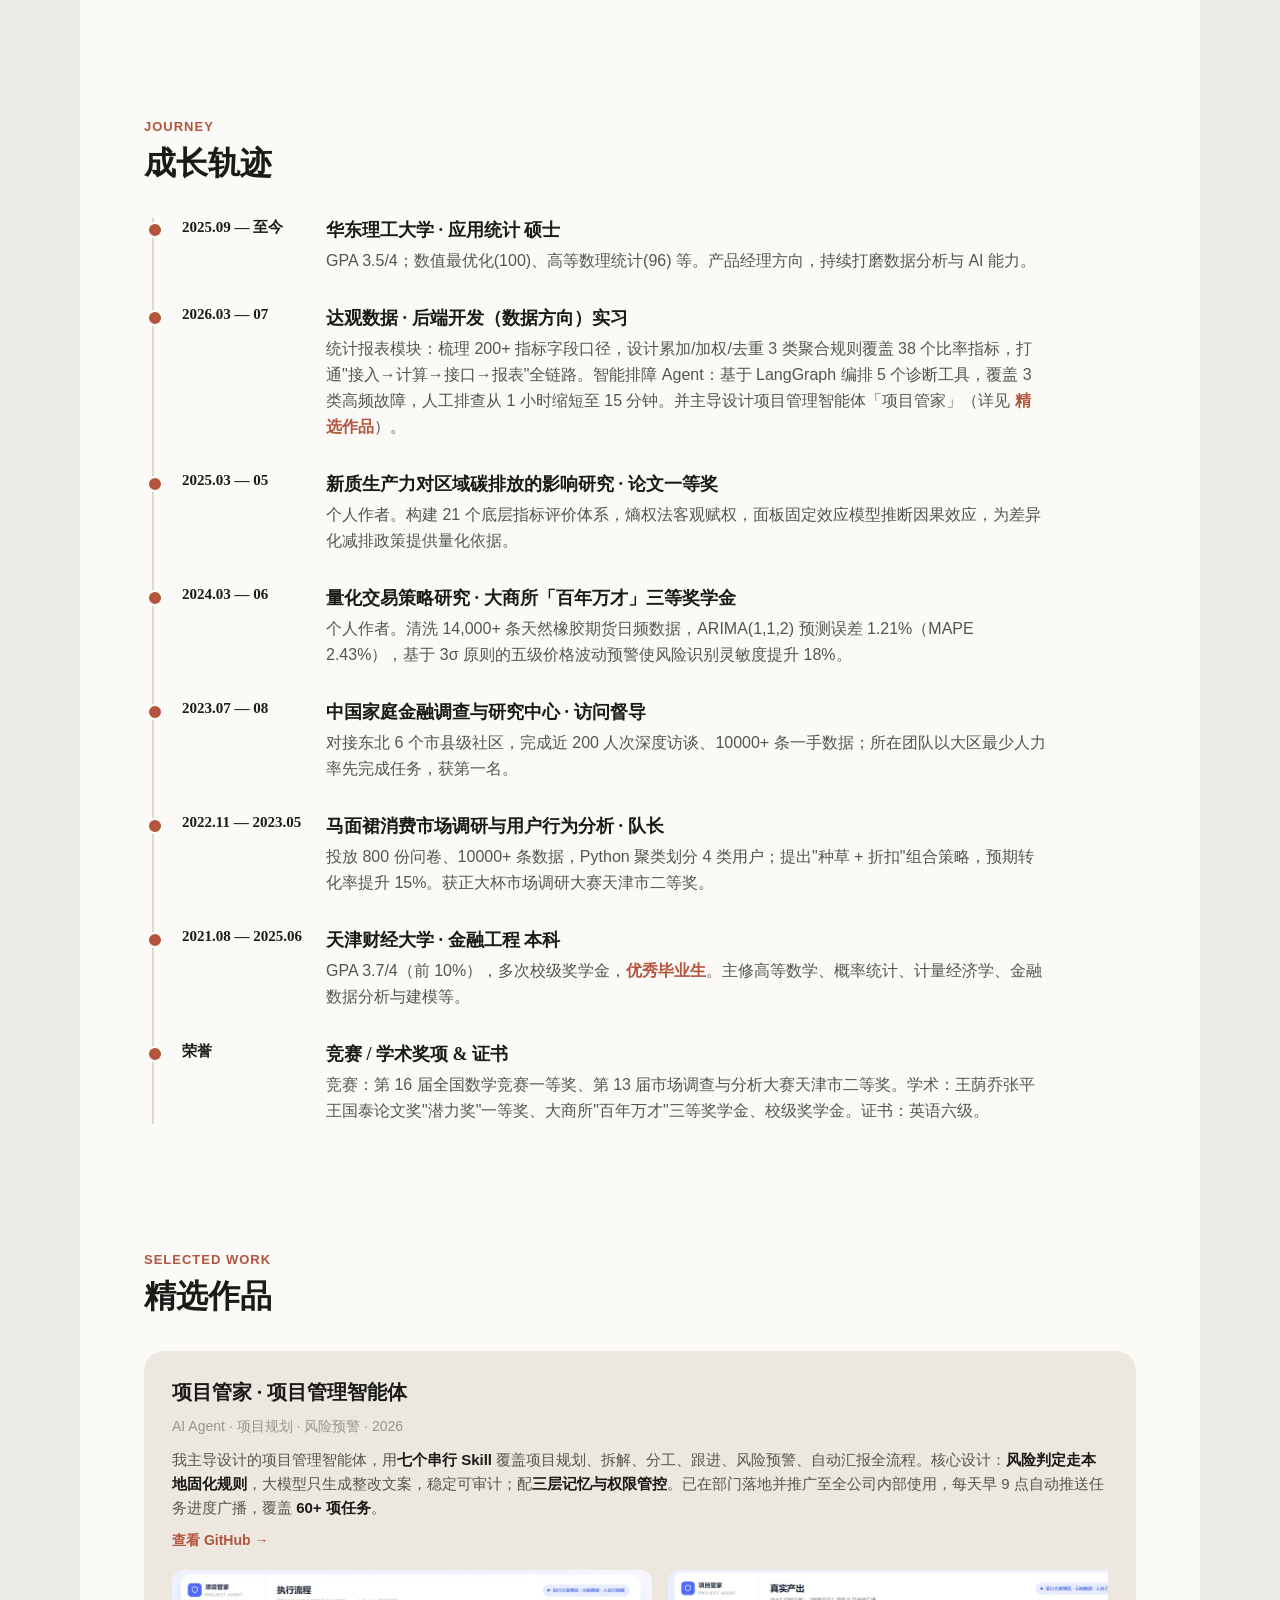
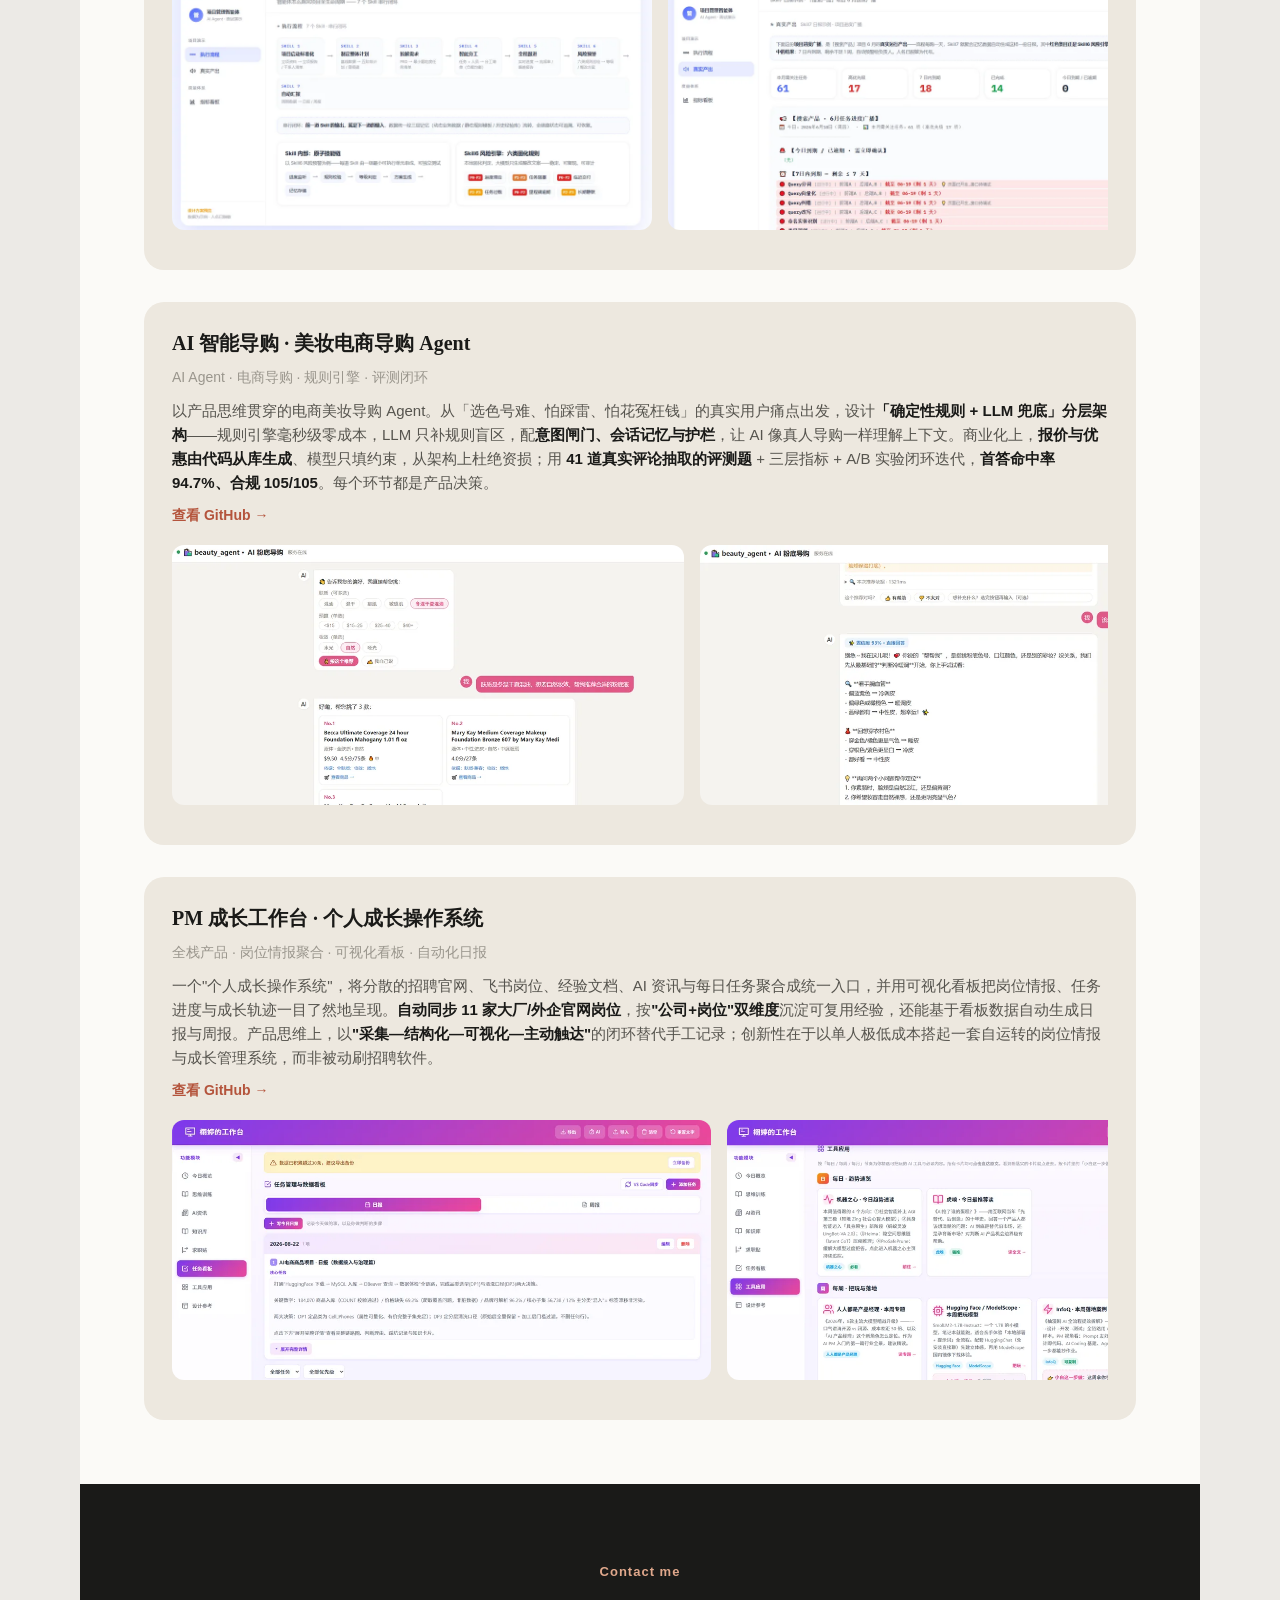
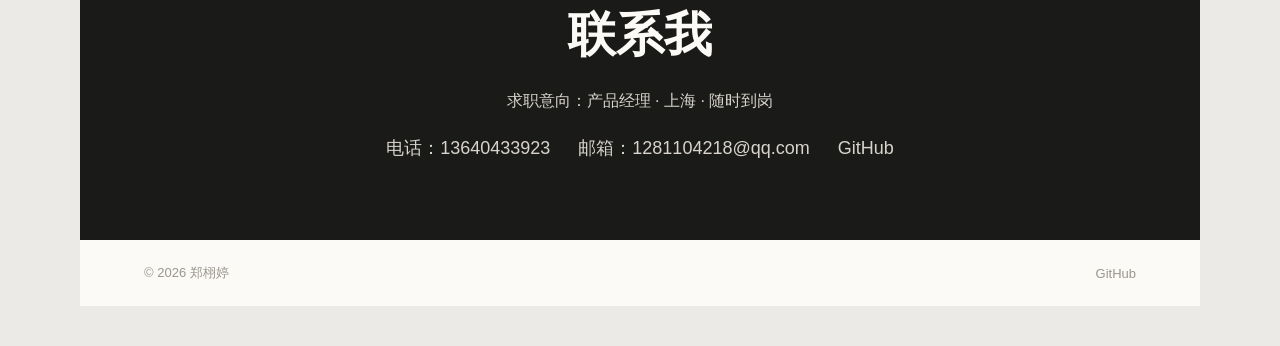
==== commit a9d634eb: "copy: 时间线优秀毕业生高亮 + 前言 200 人次入户访谈高亮 + 联系区 kicker 改为 Contact me" ====
--- a/index-mobile.html
+++ b/index-mobile.html
@@ -107,6 +107,7 @@
 .tl-body{display:flex;flex-direction:column;gap:6px;align-items:flex-start;}
 .tl-h{font-family:'Fraunces',Georgia,'Times New Roman','Songti SC','STSong','SimSun',serif;font-weight:700;font-size:18px;color:var(--ink);}
 .tl-d{font-size:16px;color:var(--muted);line-height:26px;max-width:720px;}
+.tl-d strong{color:var(--terracotta);font-weight:600;}
 .tl-link{color:var(--terracotta);font-weight:600;}.tl-link:hover{text-decoration:underline;}
 
 /* Footer */
@@ -302,7 +303,7 @@
         <div class="tl-year">2021.08 — 2025.06</div>
         <div class="tl-body">
           <div class="tl-h">天津财经大学 · 金融工程 本科</div>
-          <div class="tl-d">GPA 3.7/4（前 10%），多次校级奖学金，优秀毕业生。主修高等数学、概率统计、计量经济学、金融数据分析与建模等。</div>
+          <div class="tl-d">GPA 3.7/4（前 10%），多次校级奖学金，<strong>优秀毕业生</strong>。主修高等数学、概率统计、计量经济学、金融数据分析与建模等。</div>
         </div>
       </div>
       <div class="tl-item">
@@ -379,7 +380,7 @@
 
   <!-- Contact -->
   <section class="contact" id="contact">
-    <div class="contact-kicker">LET'S TALK</div>
+    <div class="contact-kicker">Contact me</div>
     <h2 class="contact-title">联系我</h2>
     <p class="contact-sub">求职意向：产品经理 · 上海 · 随时到岗</p>
     <div class="contact-items">
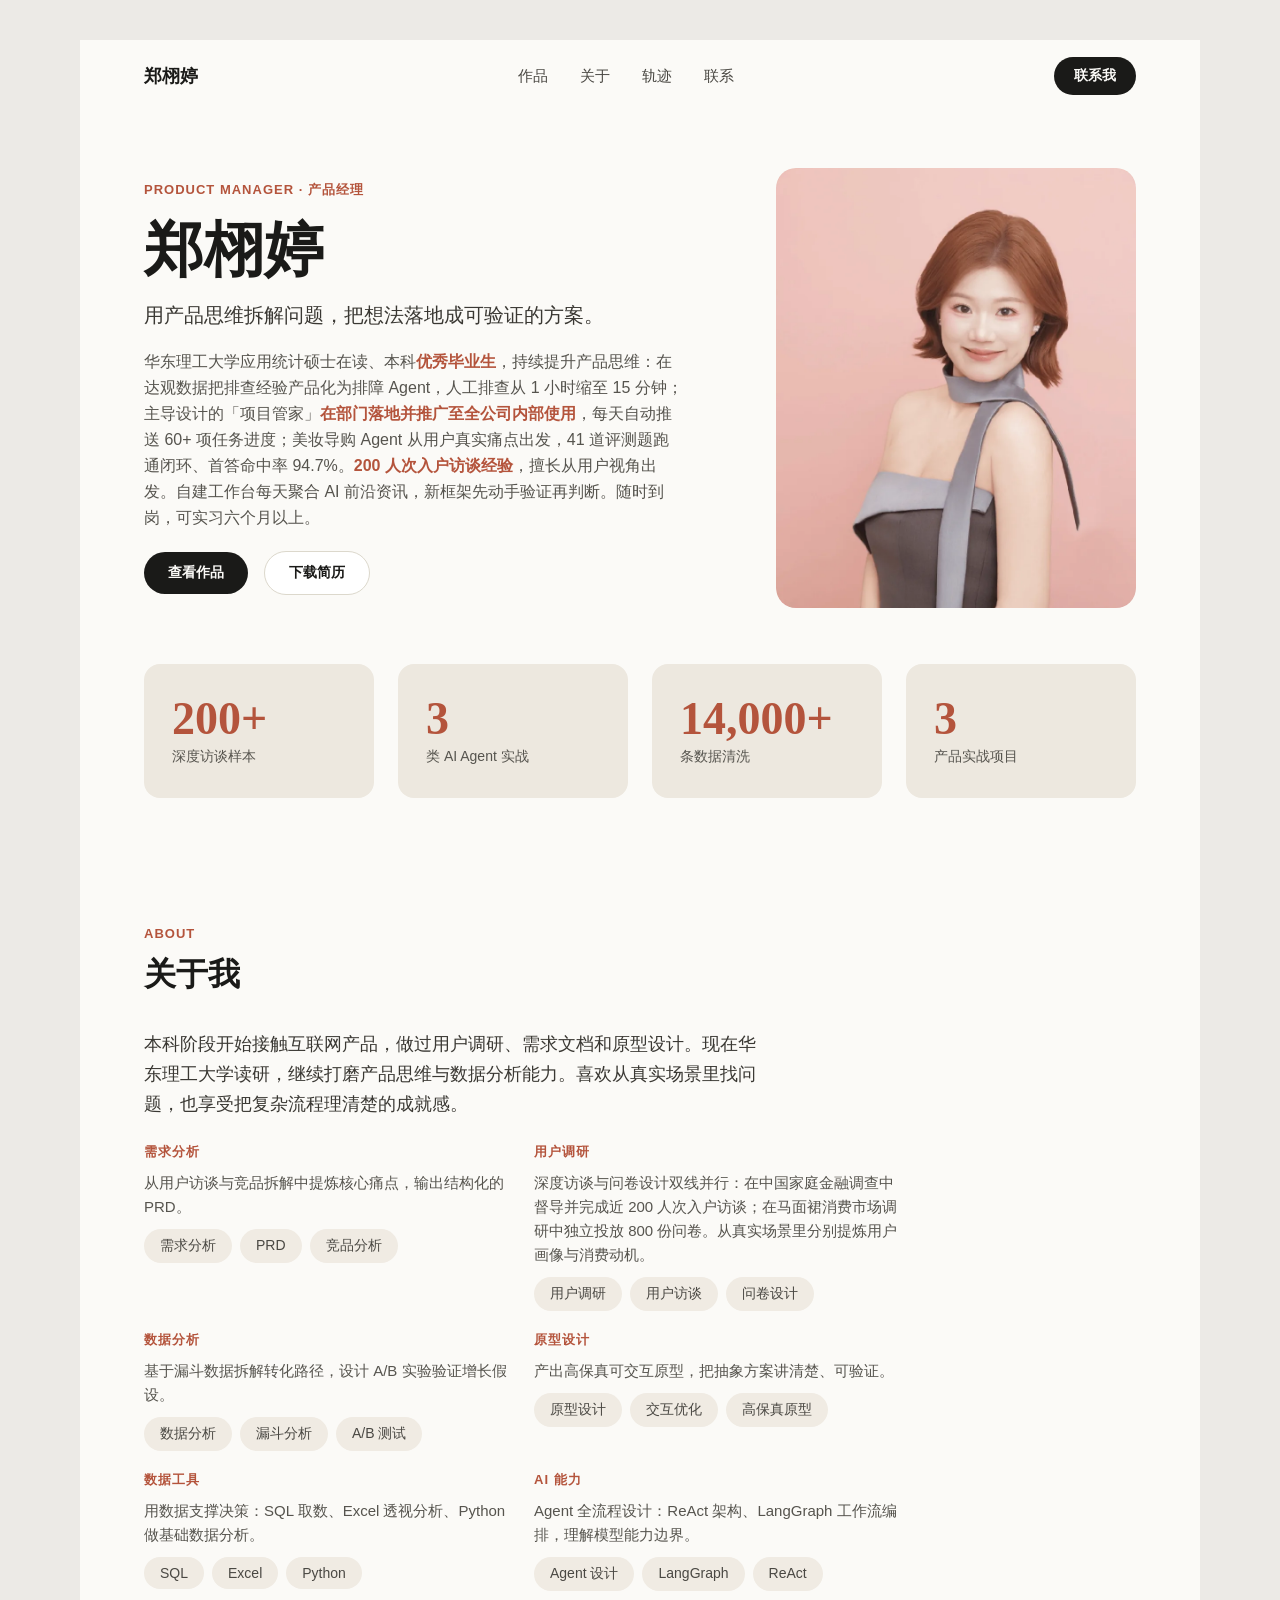
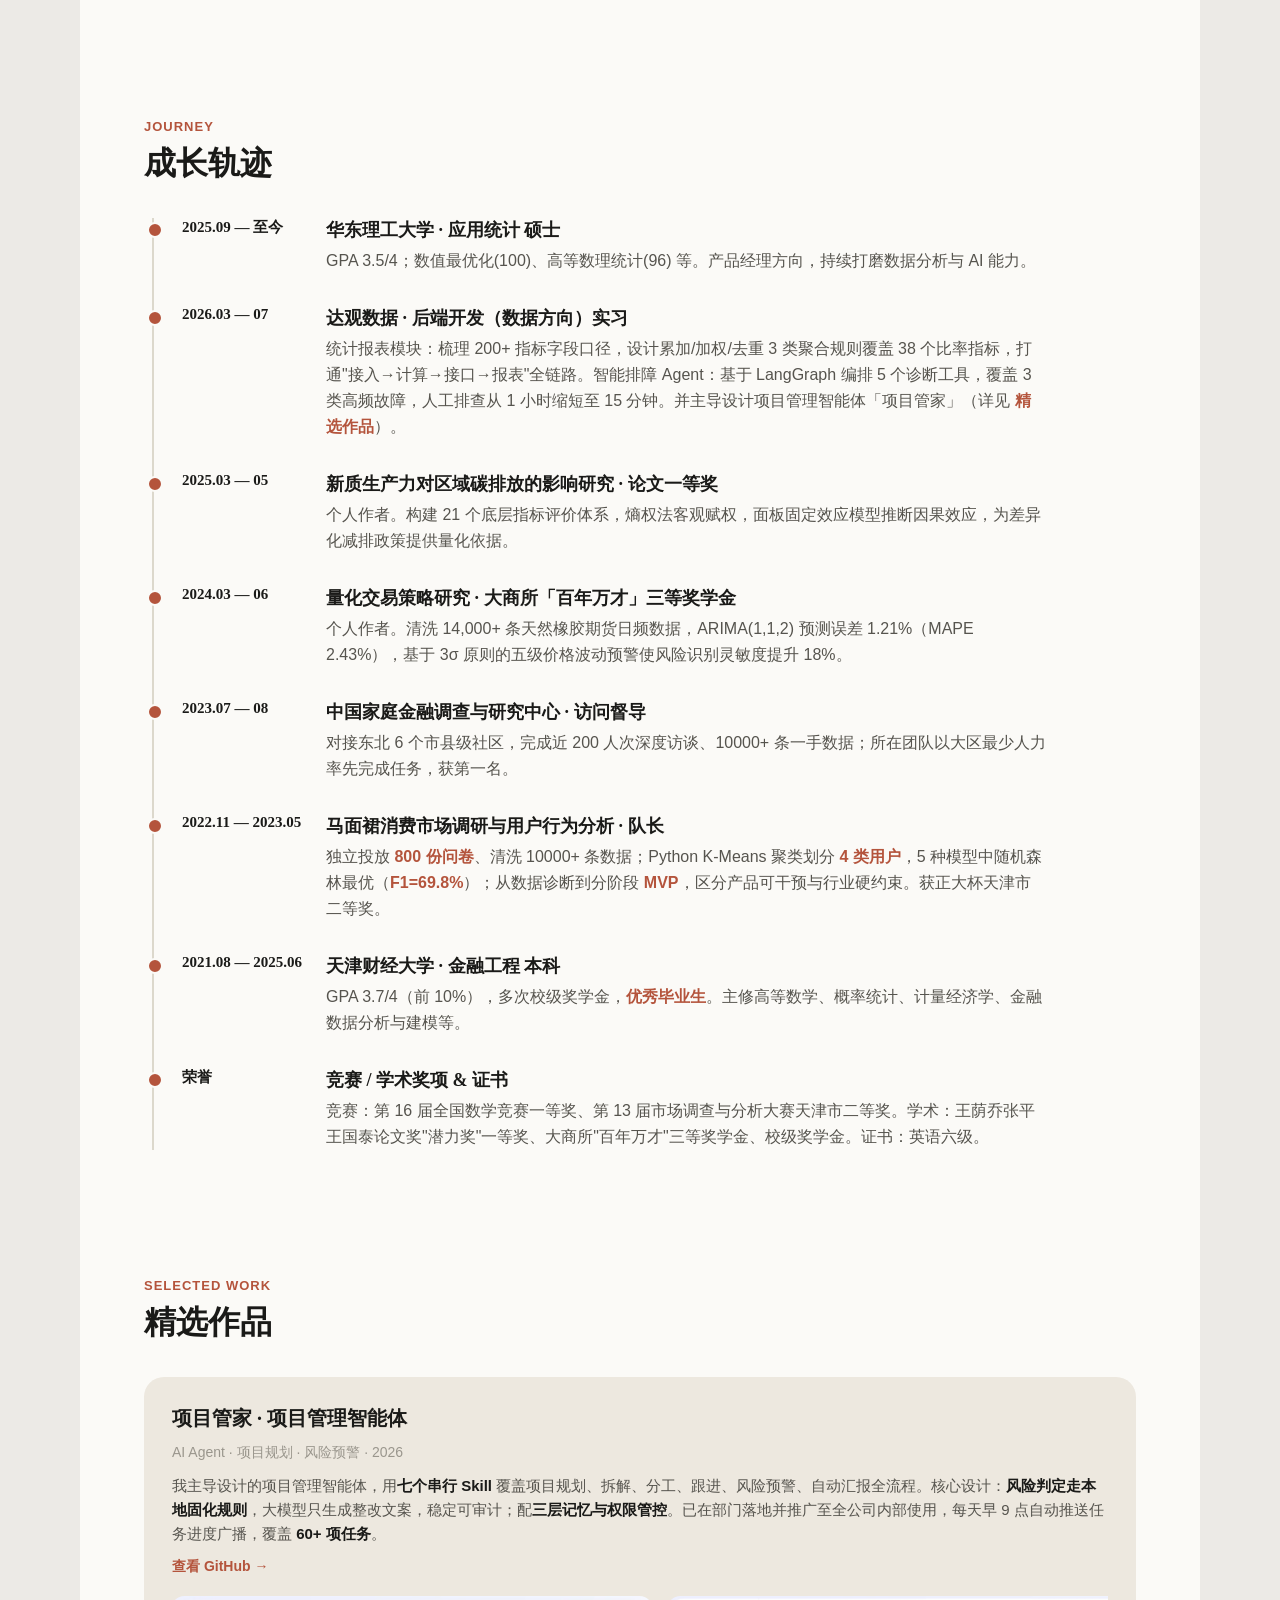
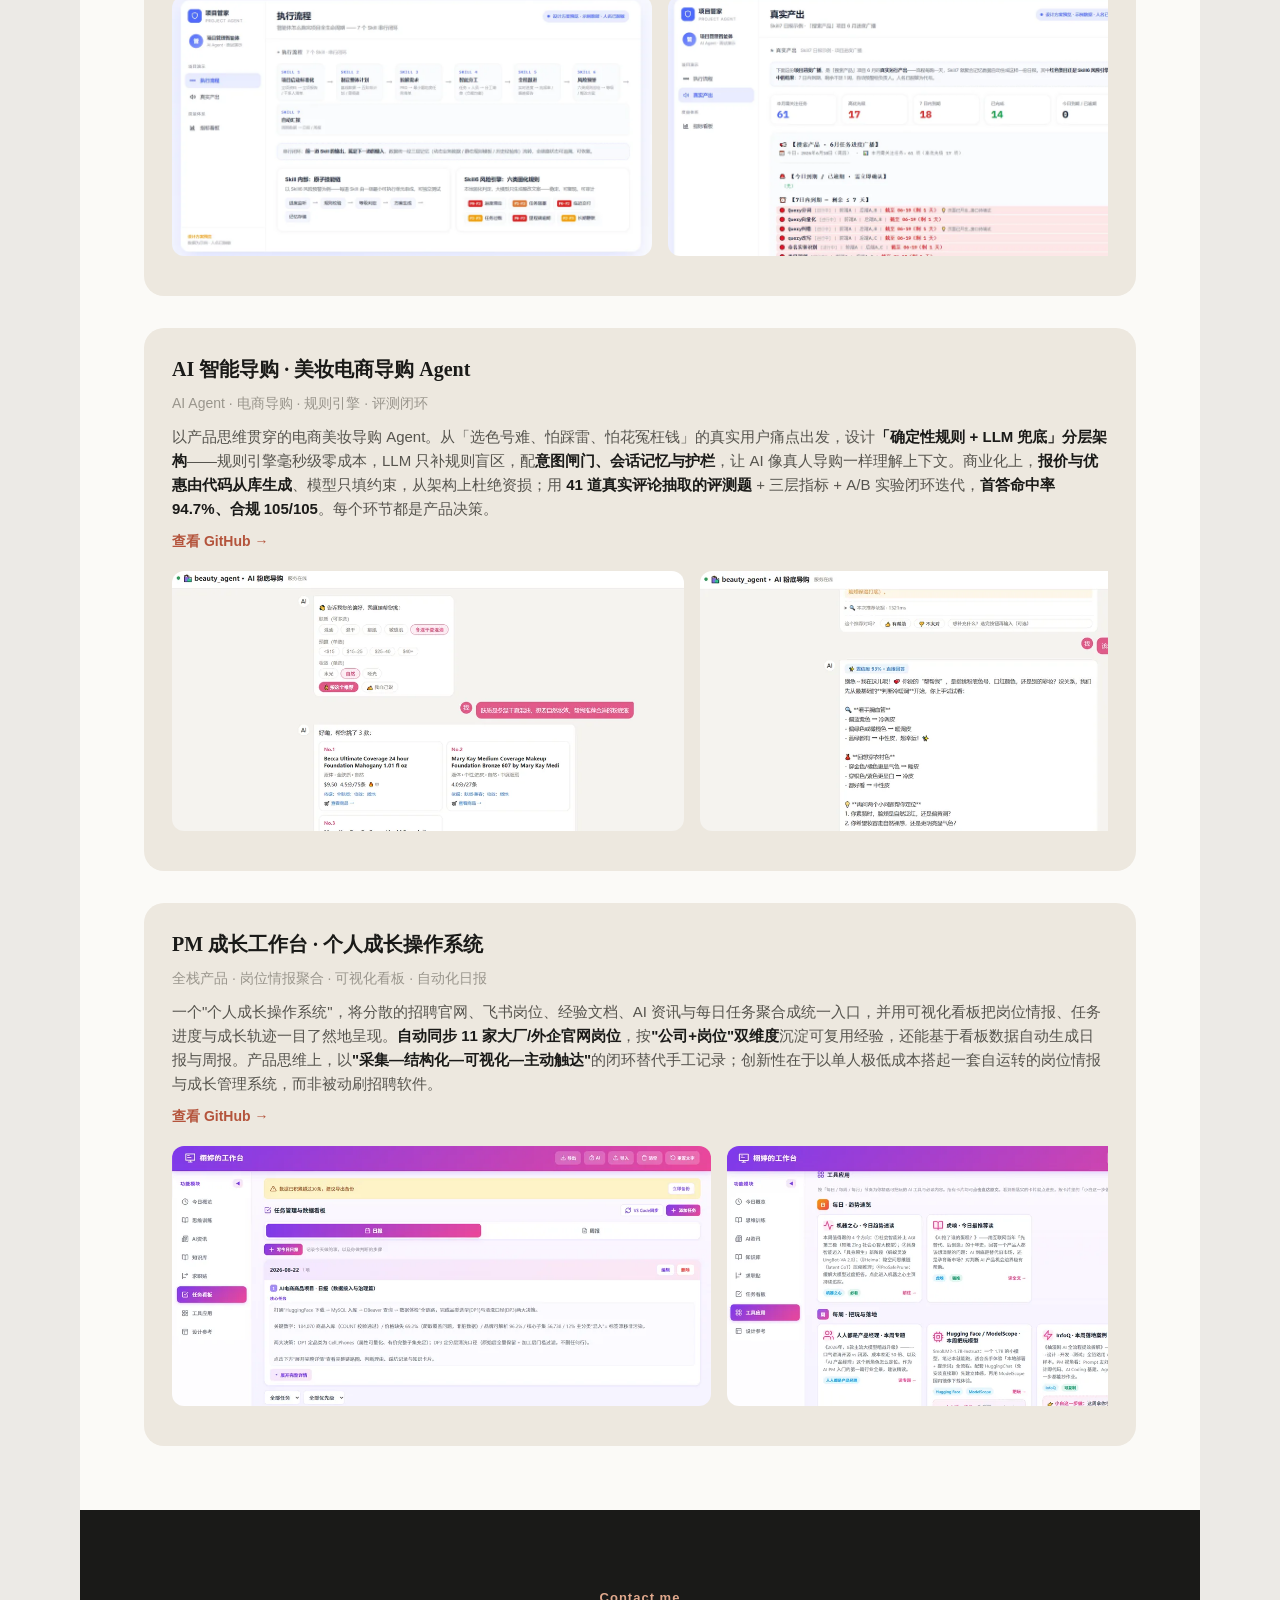
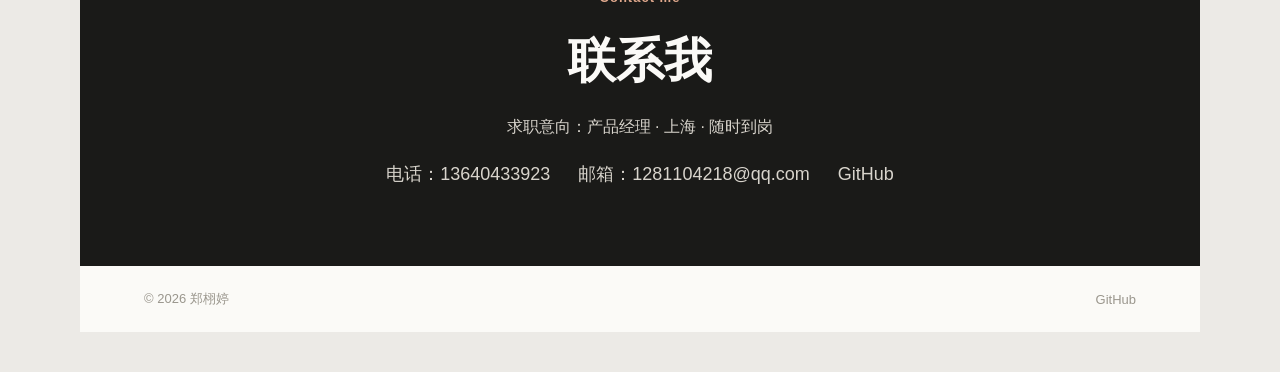
==== commit c118c3cb: "content: 重写马面裙项目描述，突出数据驱动、ML选型、MVP闭环" ====
--- a/index-mobile.html
+++ b/index-mobile.html
@@ -296,7 +296,7 @@
         <div class="tl-year">2022.11 — 2023.05</div>
         <div class="tl-body">
           <div class="tl-h">马面裙消费市场调研与用户行为分析 · 队长</div>
-          <div class="tl-d">投放 800 份问卷、10000+ 条数据，Python 聚类划分 4 类用户；提出"种草 + 折扣"组合策略，预期转化率提升 15%。获正大杯市场调研大赛天津市二等奖。</div>
+          <div class="tl-d">独立投放 <strong>800 份问卷</strong>、清洗 10000+ 条数据；Python K-Means 聚类划分 <strong>4 类用户</strong>，5 种模型中随机森林最优（<strong>F1=69.8%</strong>）；从数据诊断到分阶段 <strong>MVP</strong>，区分产品可干预与行业硬约束。获正大杯天津市二等奖。</div>
         </div>
       </div>
       <div class="tl-item">
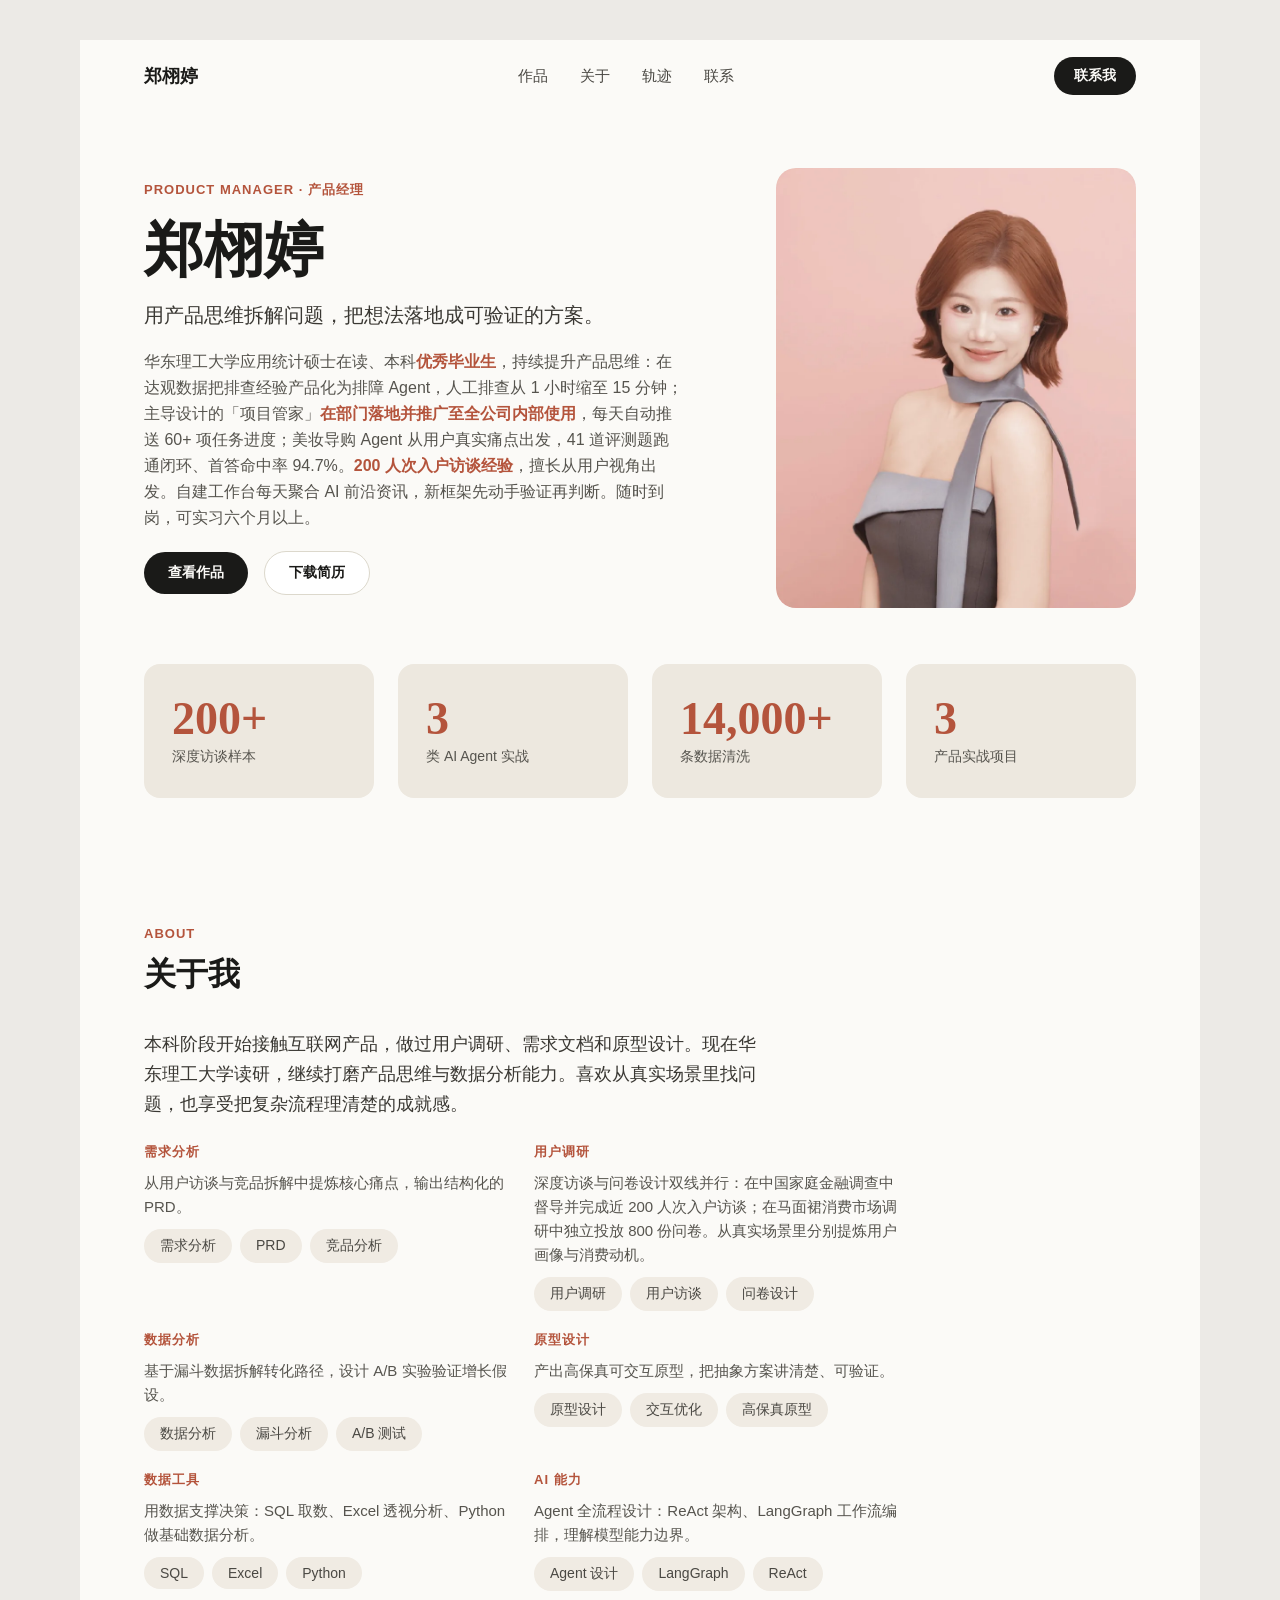
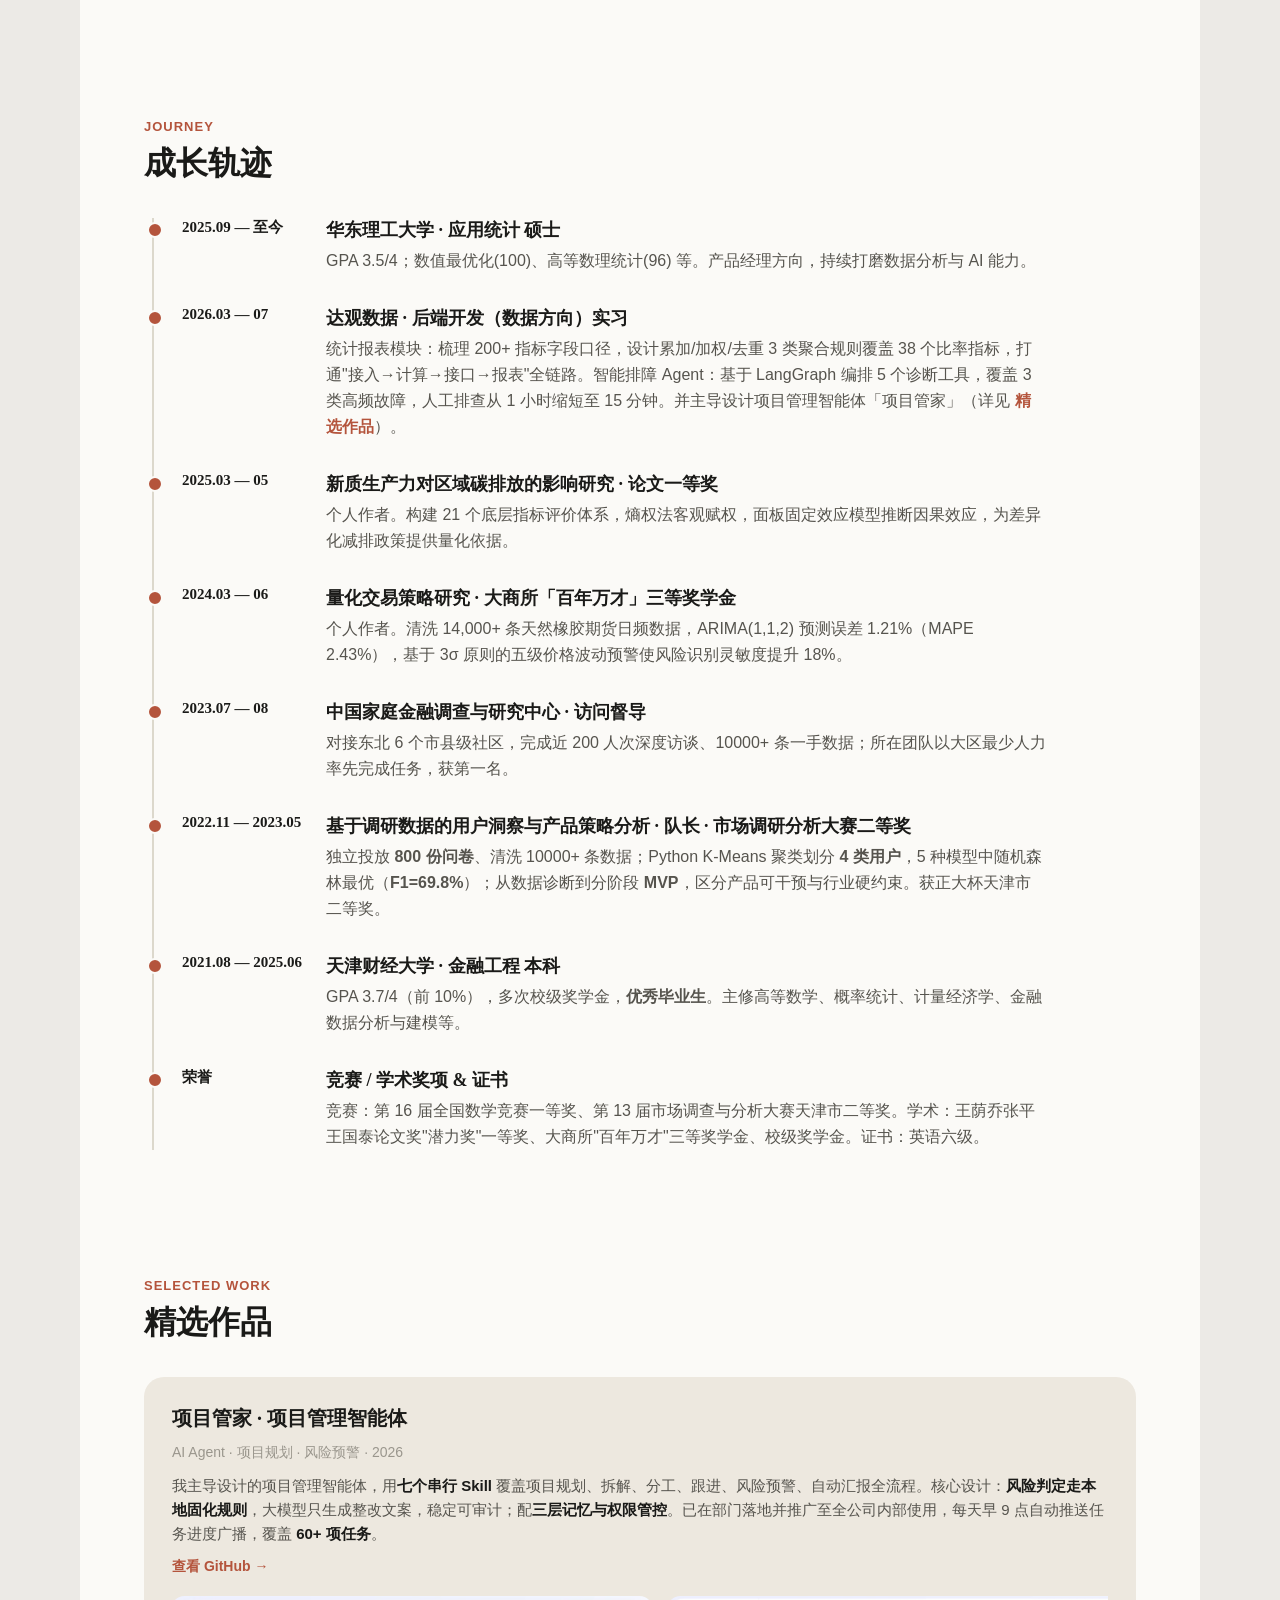
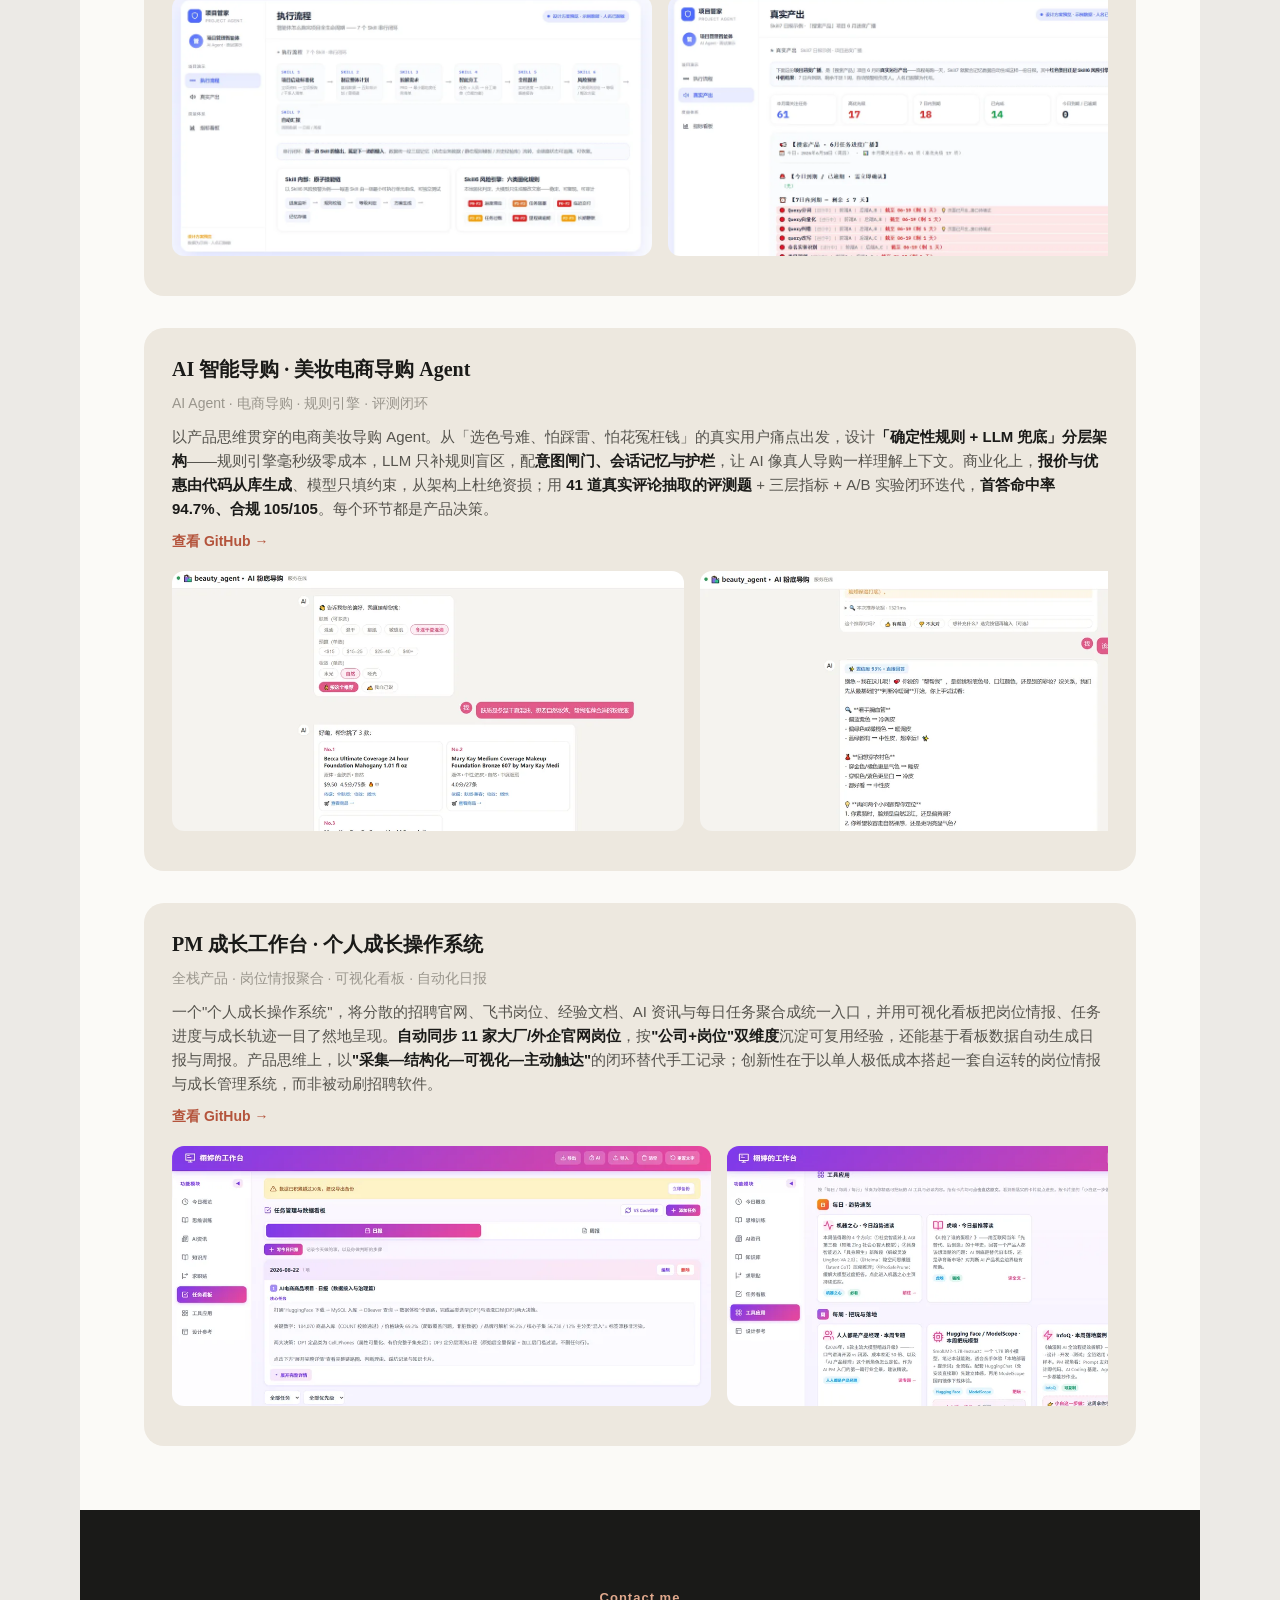
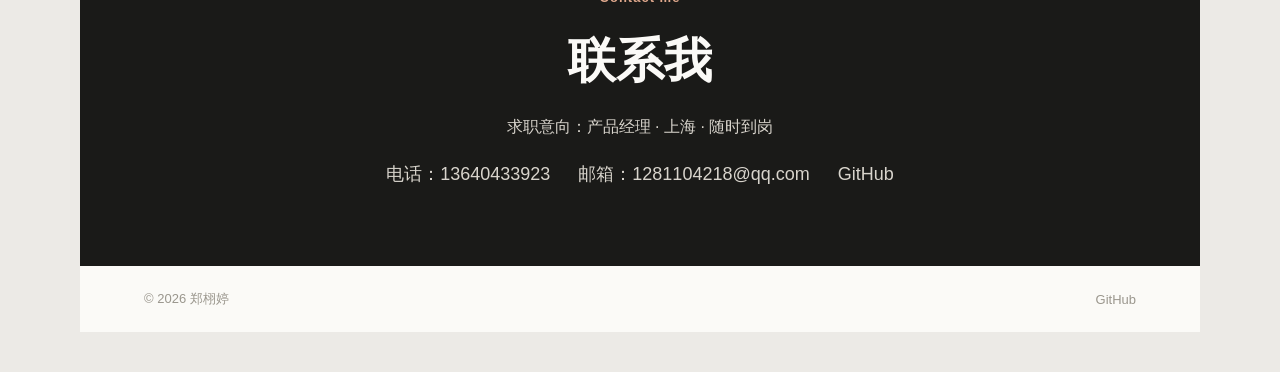
==== commit ef453412: "content: 马面裙title改为数据洞察与策略分析；去掉tl-d strong高亮色，仅加粗" ====
--- a/index-mobile.html
+++ b/index-mobile.html
@@ -107,7 +107,7 @@
 .tl-body{display:flex;flex-direction:column;gap:6px;align-items:flex-start;}
 .tl-h{font-family:'Fraunces',Georgia,'Times New Roman','Songti SC','STSong','SimSun',serif;font-weight:700;font-size:18px;color:var(--ink);}
 .tl-d{font-size:16px;color:var(--muted);line-height:26px;max-width:720px;}
-.tl-d strong{color:var(--terracotta);font-weight:600;}
+.tl-d strong{font-weight:600;}
 .tl-link{color:var(--terracotta);font-weight:600;}.tl-link:hover{text-decoration:underline;}
 
 /* Footer */
@@ -295,7 +295,7 @@
       <div class="tl-item">
         <div class="tl-year">2022.11 — 2023.05</div>
         <div class="tl-body">
-          <div class="tl-h">马面裙消费市场调研与用户行为分析 · 队长</div>
+          <div class="tl-h">基于调研数据的用户洞察与产品策略分析 · 队长 · 市场调研分析大赛二等奖</div>
           <div class="tl-d">独立投放 <strong>800 份问卷</strong>、清洗 10000+ 条数据；Python K-Means 聚类划分 <strong>4 类用户</strong>，5 种模型中随机森林最优（<strong>F1=69.8%</strong>）；从数据诊断到分阶段 <strong>MVP</strong>，区分产品可干预与行业硬约束。获正大杯天津市二等奖。</div>
         </div>
       </div>
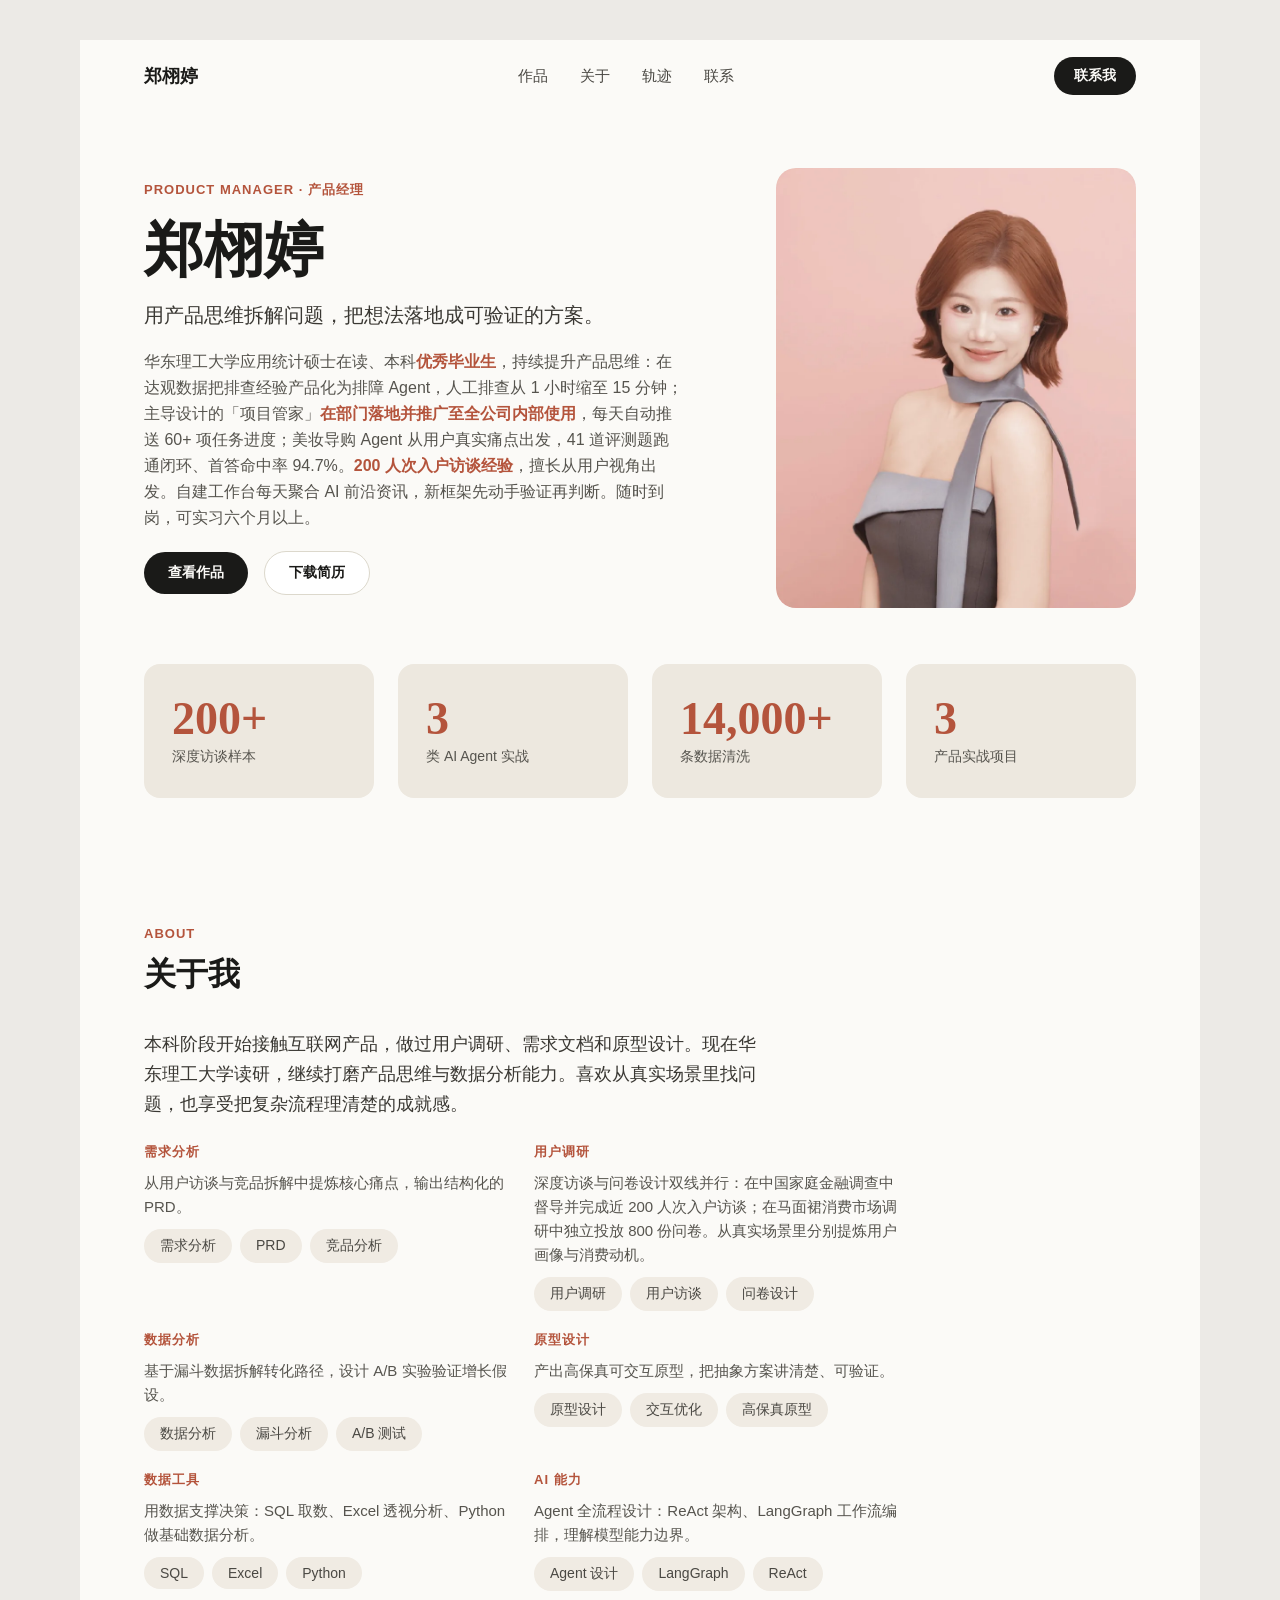
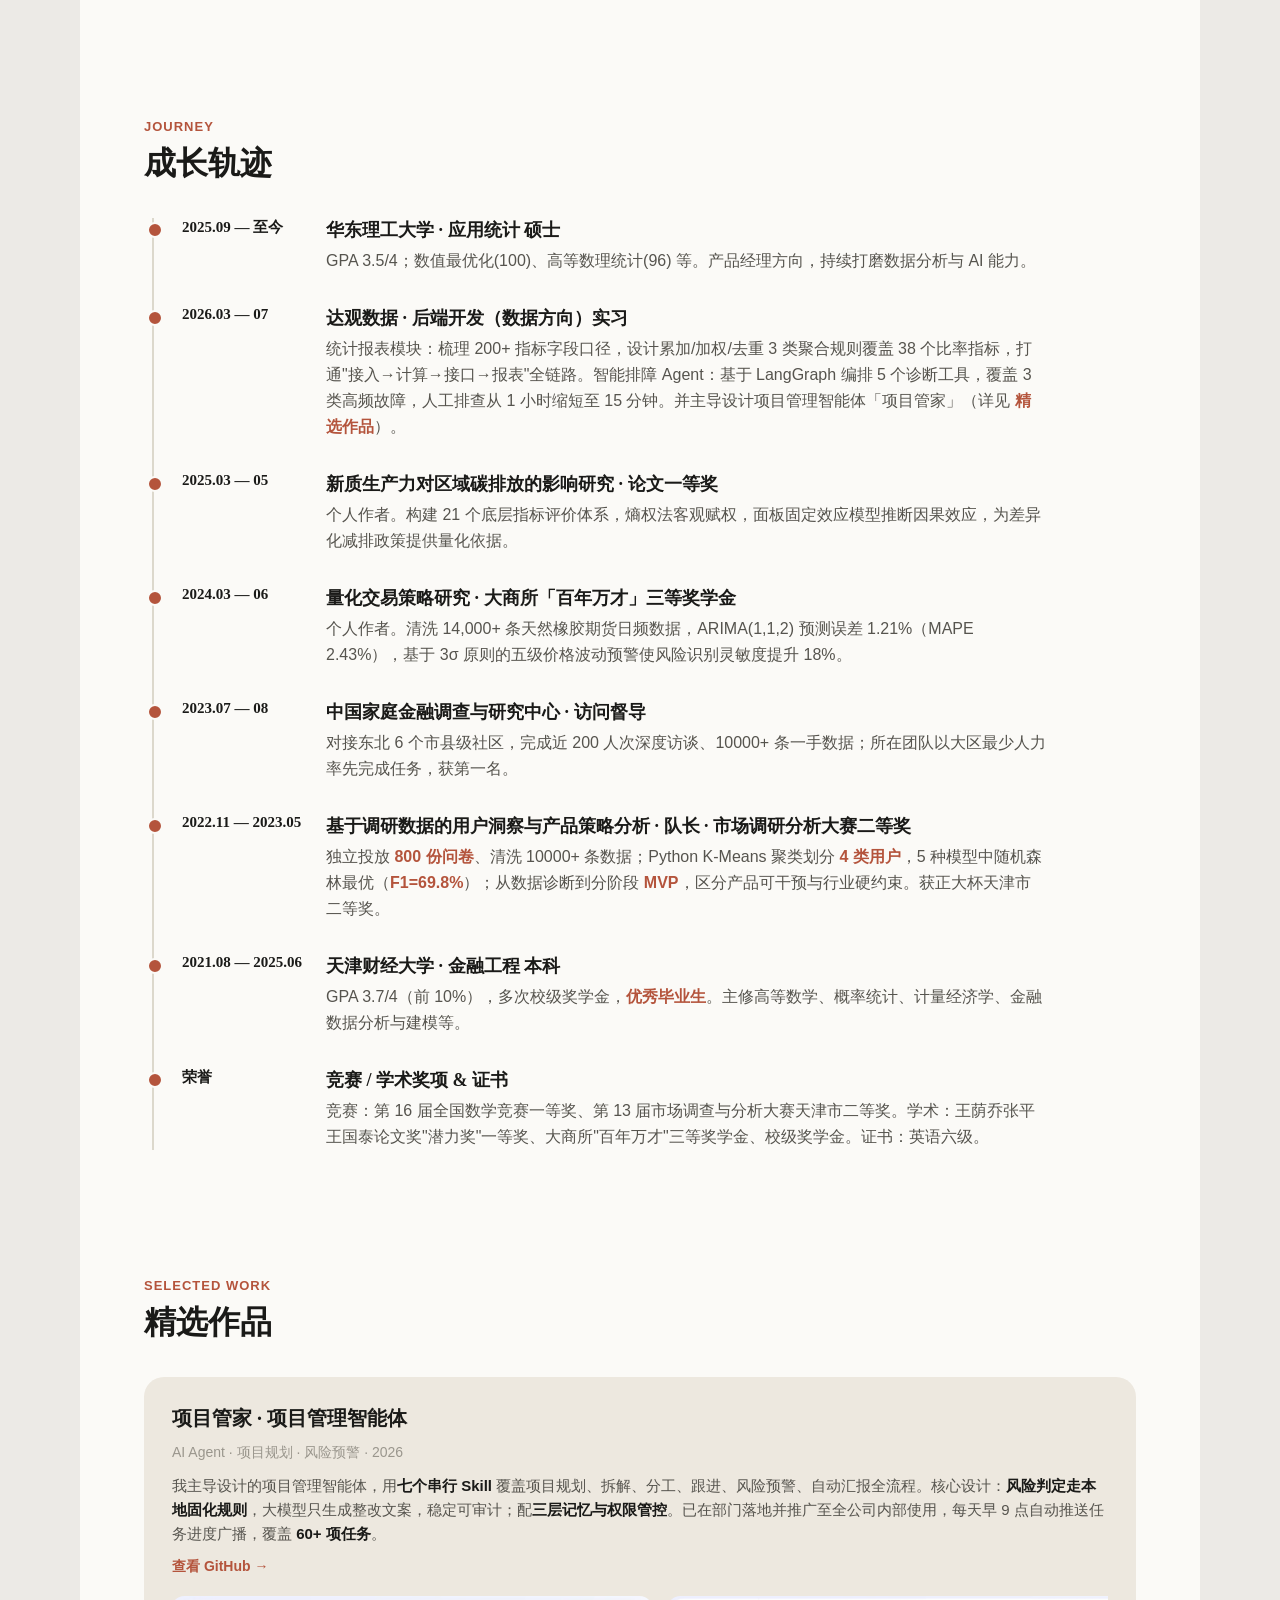
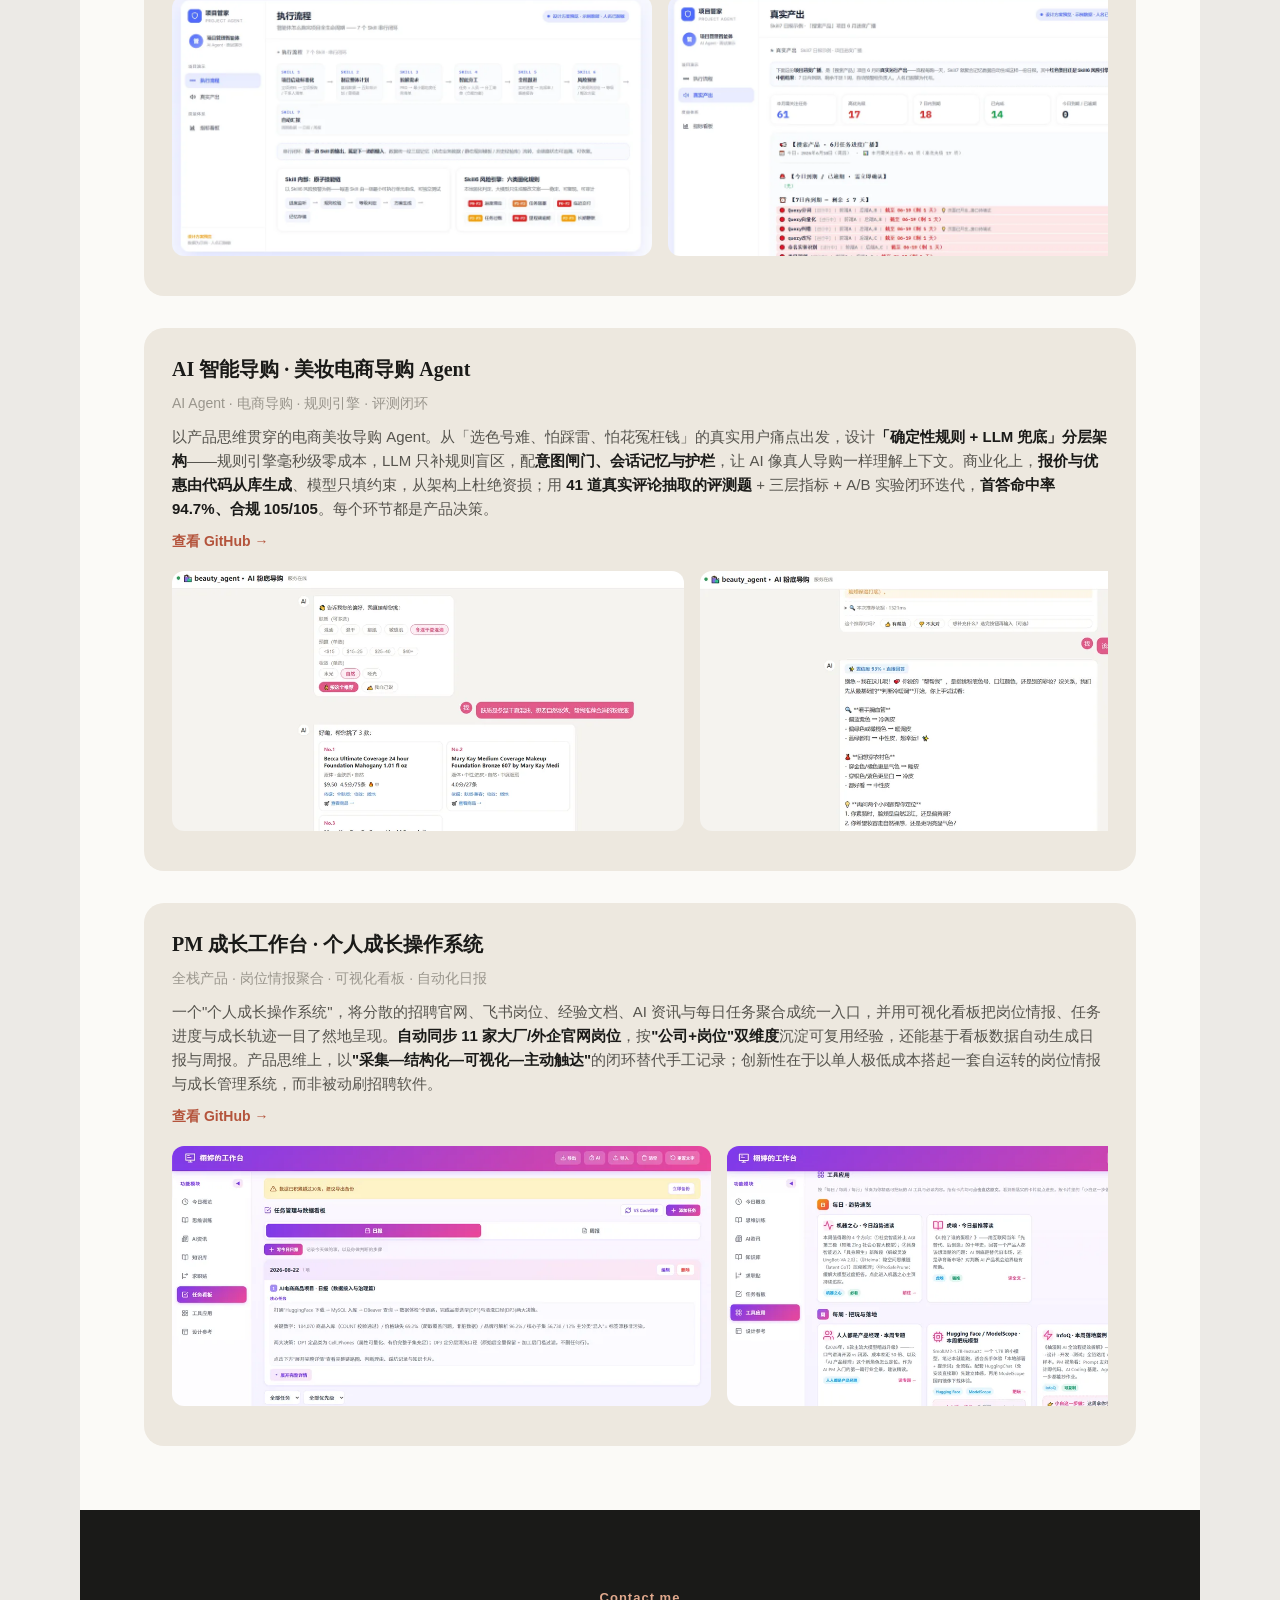
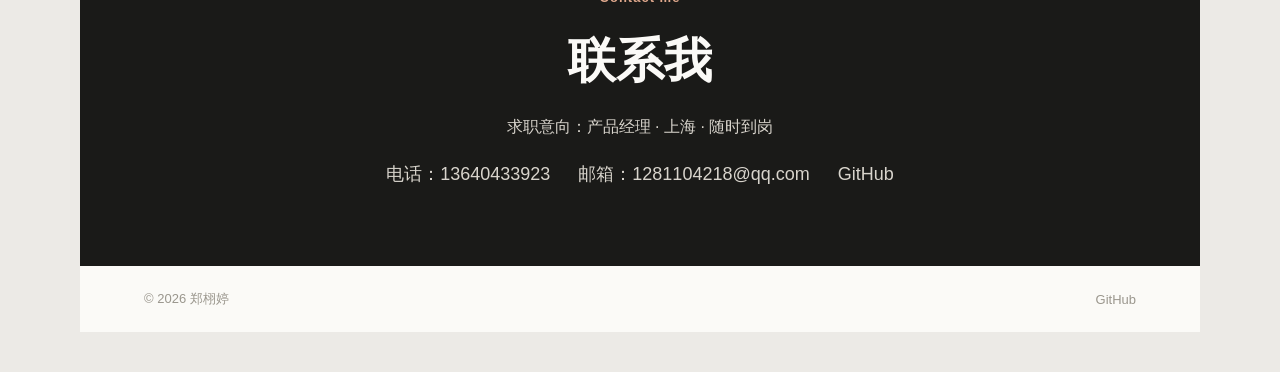
==== commit 1b3cbecc: "style: 恢复tl-d strong赤陶色高亮，仅保留新title" ====
--- a/index-mobile.html
+++ b/index-mobile.html
@@ -107,7 +107,7 @@
 .tl-body{display:flex;flex-direction:column;gap:6px;align-items:flex-start;}
 .tl-h{font-family:'Fraunces',Georgia,'Times New Roman','Songti SC','STSong','SimSun',serif;font-weight:700;font-size:18px;color:var(--ink);}
 .tl-d{font-size:16px;color:var(--muted);line-height:26px;max-width:720px;}
-.tl-d strong{font-weight:600;}
+.tl-d strong{color:var(--terracotta);font-weight:600;}
 .tl-link{color:var(--terracotta);font-weight:600;}.tl-link:hover{text-decoration:underline;}
 
 /* Footer */
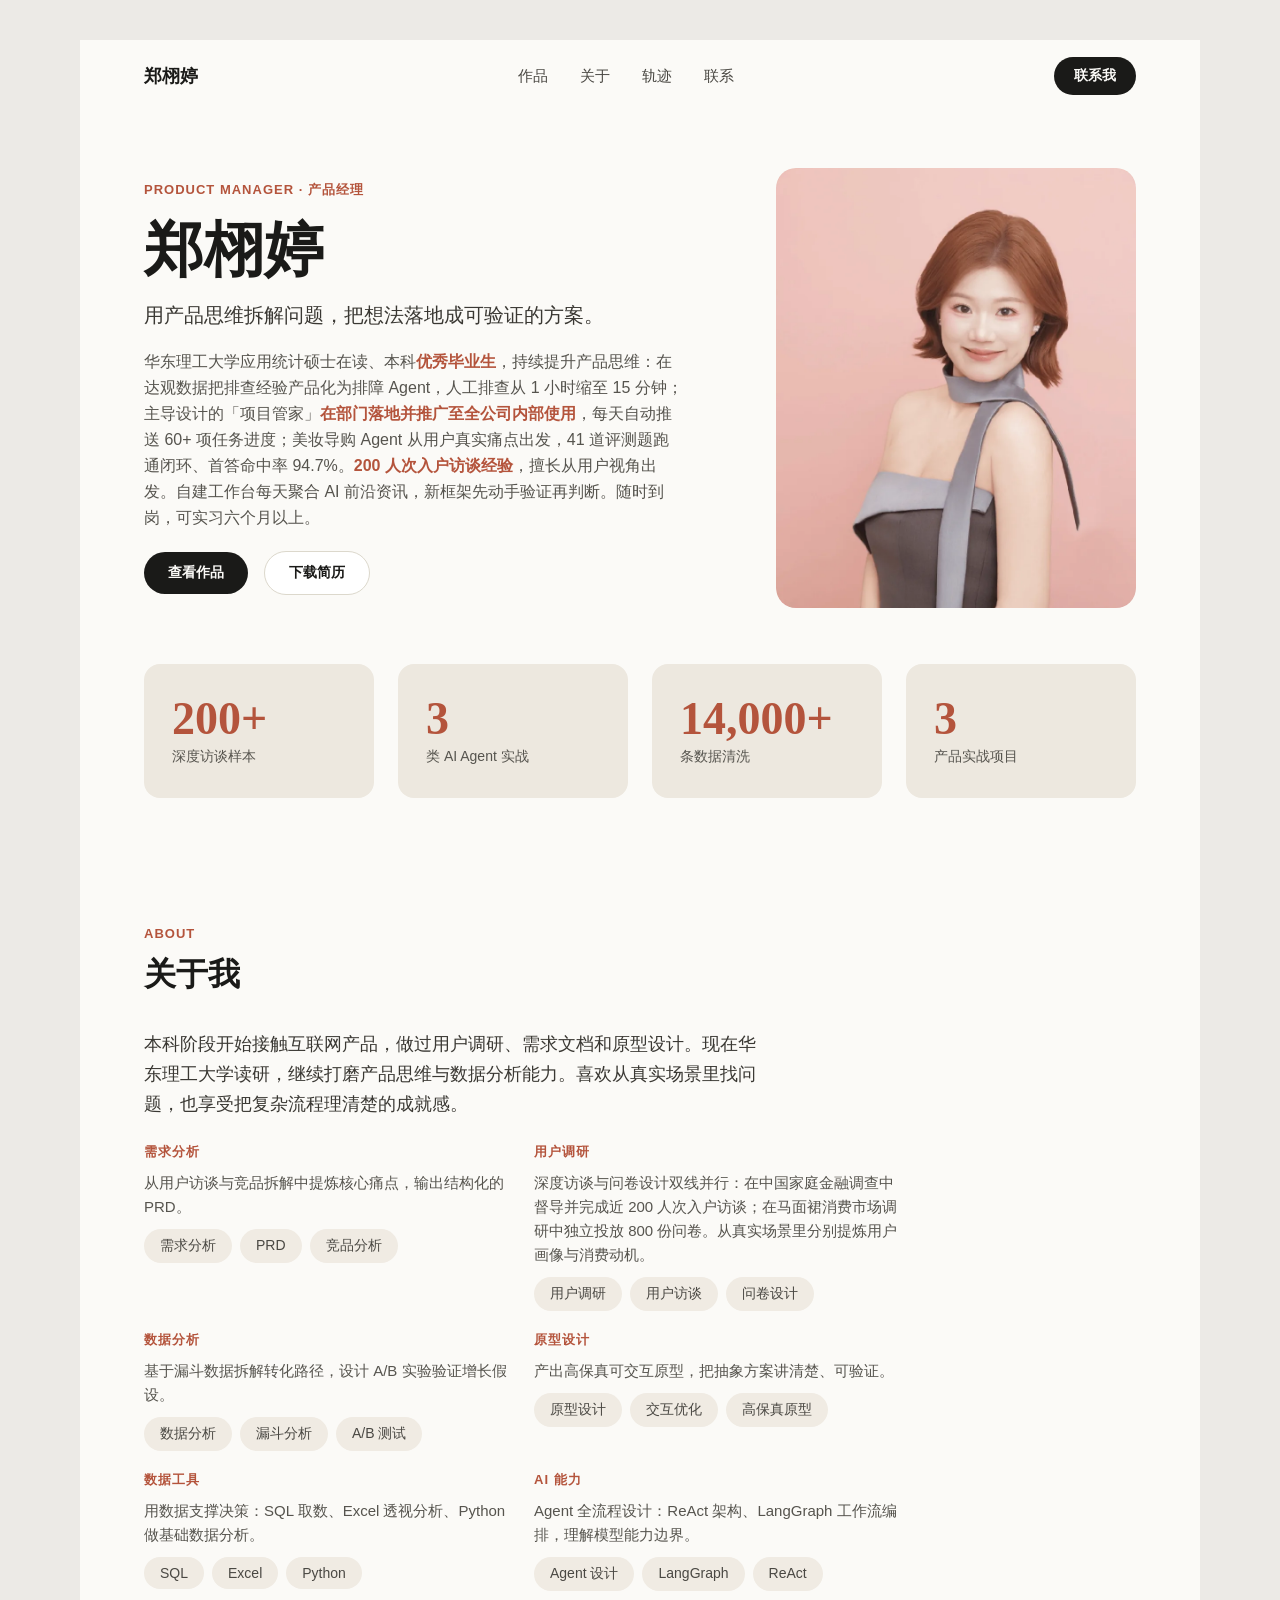
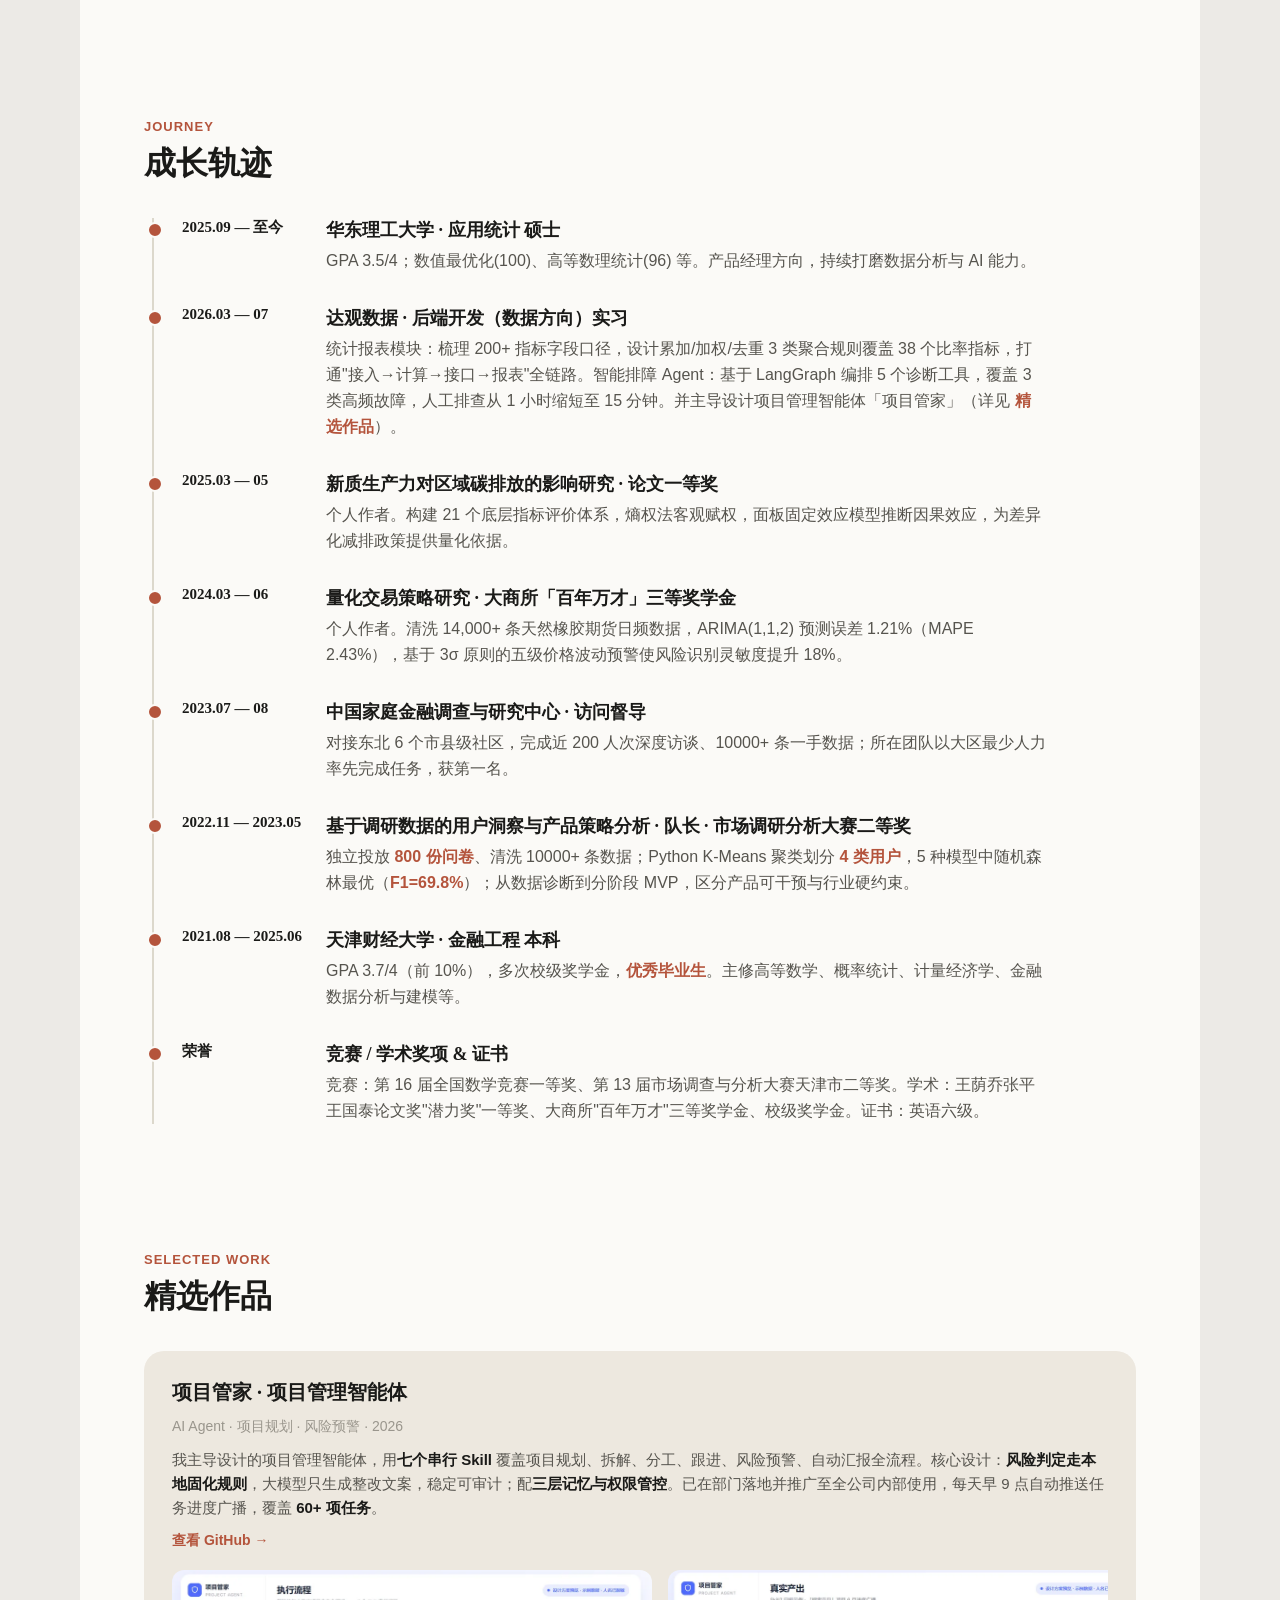
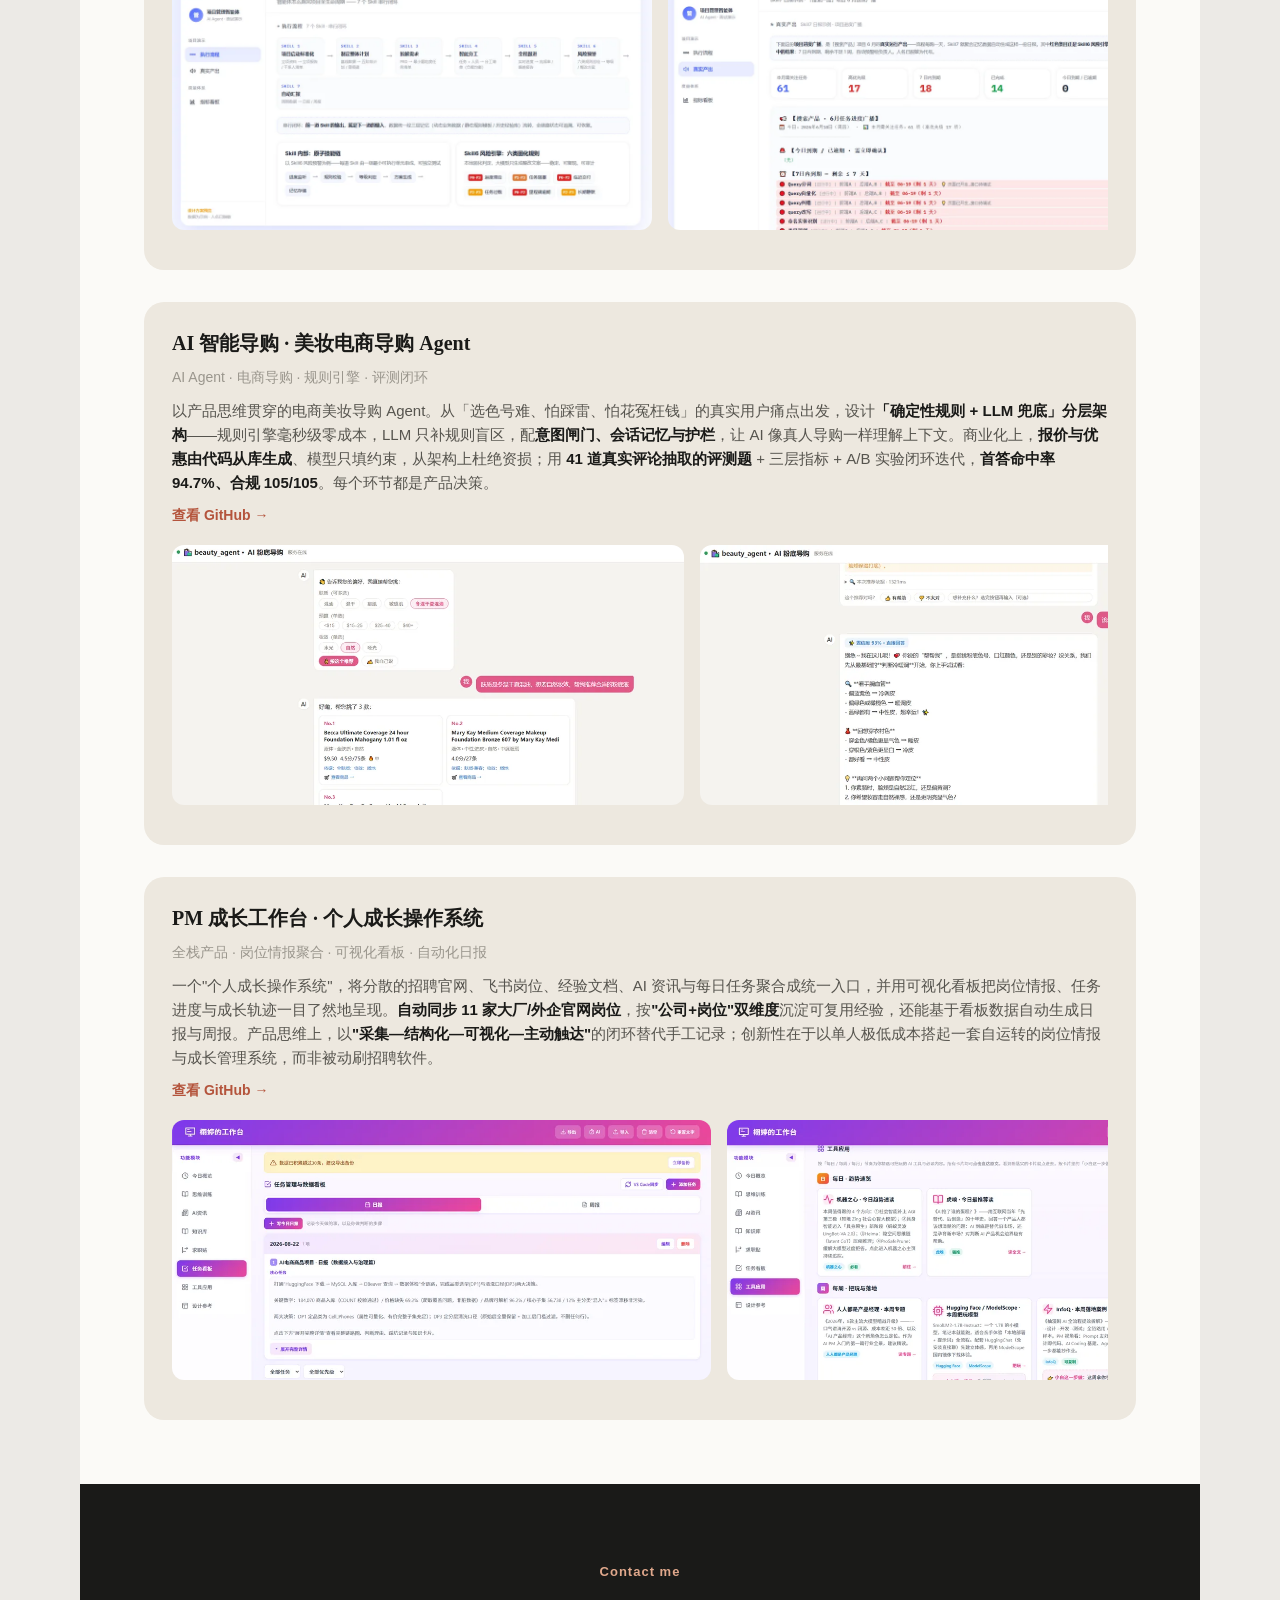
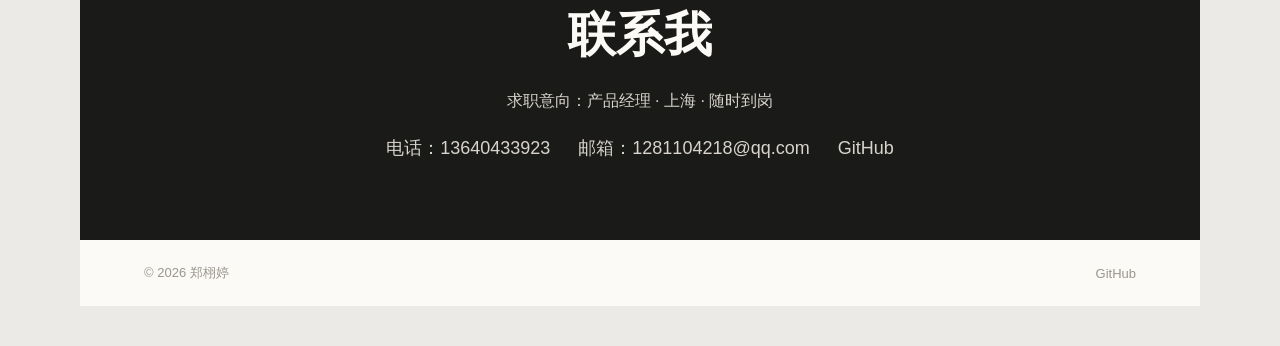
==== commit 6cbf7127: "content: 删除马面裙描述中的获奖后缀，MVP取消高亮" ====
--- a/index-mobile.html
+++ b/index-mobile.html
@@ -296,7 +296,7 @@
         <div class="tl-year">2022.11 — 2023.05</div>
         <div class="tl-body">
           <div class="tl-h">基于调研数据的用户洞察与产品策略分析 · 队长 · 市场调研分析大赛二等奖</div>
-          <div class="tl-d">独立投放 <strong>800 份问卷</strong>、清洗 10000+ 条数据；Python K-Means 聚类划分 <strong>4 类用户</strong>，5 种模型中随机森林最优（<strong>F1=69.8%</strong>）；从数据诊断到分阶段 <strong>MVP</strong>，区分产品可干预与行业硬约束。获正大杯天津市二等奖。</div>
+          <div class="tl-d">独立投放 <strong>800 份问卷</strong>、清洗 10000+ 条数据；Python K-Means 聚类划分 <strong>4 类用户</strong>，5 种模型中随机森林最优（<strong>F1=69.8%</strong>）；从数据诊断到分阶段 MVP，区分产品可干预与行业硬约束。</div>
         </div>
       </div>
       <div class="tl-item">
